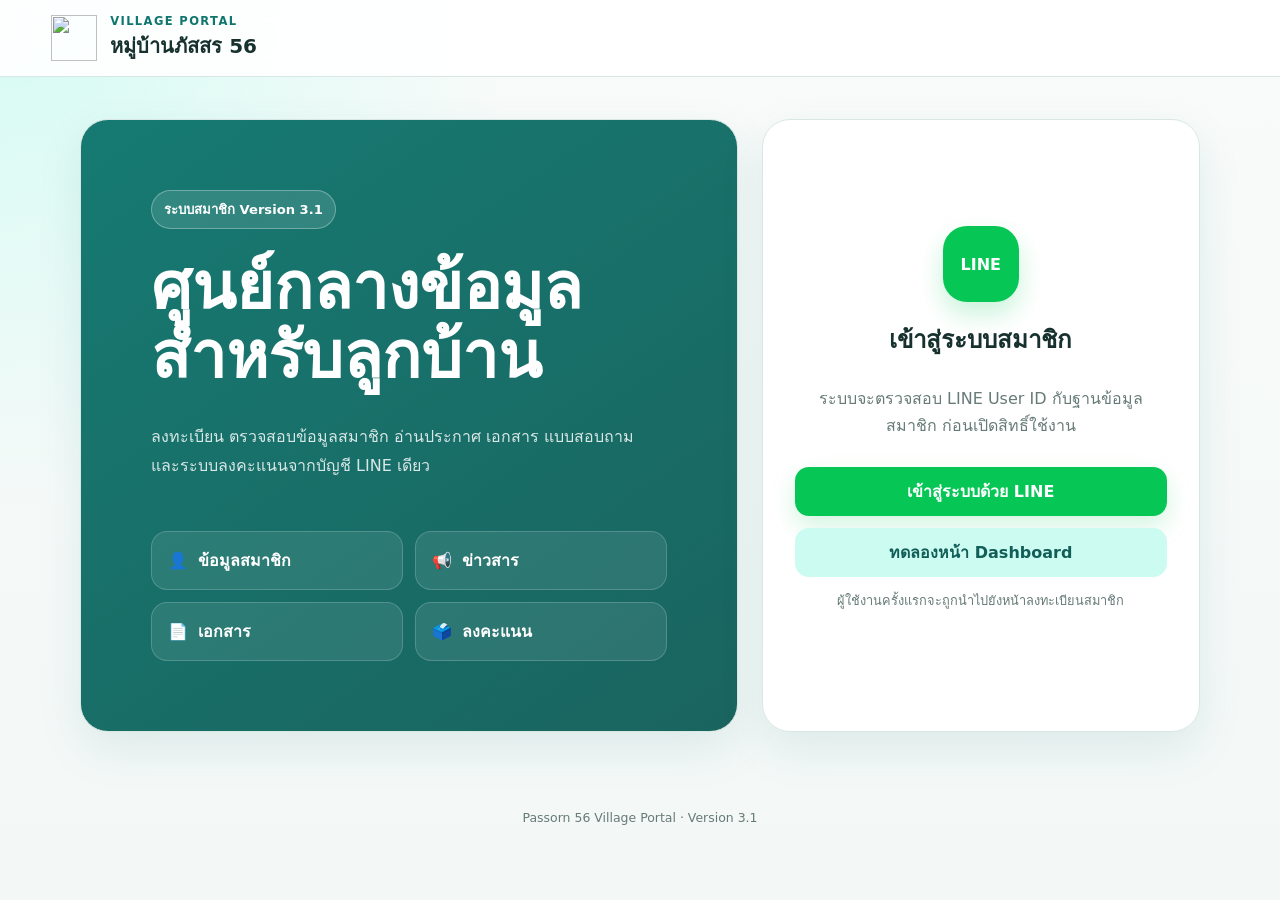
==== index.html @ fc560b66 "Embed LINE configuration in index" ====
<!doctype html>
<html lang="th">
<head>
  <meta charset="utf-8">

  <meta
    name="viewport"
    content="width=device-width, initial-scale=1, viewport-fit=cover"
  >

  <meta name="theme-color" content="#0f766e">

  <meta
    name="description"
    content="ระบบสมาชิกและศูนย์ข้อมูลหมู่บ้านภัสสร 56"
  >

  <title>หมู่บ้านภัสสร 56</title>

  <link
    rel="manifest"
    href="/manifest.webmanifest"
  >

  <link
    rel="icon"
    href="/assets/img/icon.svg"
    type="image/svg+xml"
  >

  <style>
    :root {
      --primary: #0f766e;
      --primary-dark: #115e59;
      --primary-soft: #ccfbf1;
      --line-green: #06c755;
      --surface: #ffffff;
      --background: #f3f8f7;
      --text: #17312e;
      --muted: #667a77;
      --border: #d9e7e4;
      --danger: #c0392b;
      --success: #087f5b;
      --shadow: 0 18px 45px rgba(15, 118, 110, 0.10);
    }

    * {
      box-sizing: border-box;
    }

    html {
      min-height: 100%;
      background: var(--background);
    }

    body {
      margin: 0;
      min-height: 100vh;
      font-family: system-ui, -apple-system, BlinkMacSystemFont, "Segoe UI",
        "Noto Sans Thai", Tahoma, sans-serif;
      color: var(--text);
      background:
        radial-gradient(circle at top left, rgba(204, 251, 241, .82), transparent 32rem),
        linear-gradient(180deg, #f8fbfa 0%, var(--background) 100%);
    }

    button,
    input,
    select,
    textarea {
      font: inherit;
    }

    button {
      cursor: pointer;
    }

    img {
      display: block;
      max-width: 100%;
    }

    .hidden {
      display: none !important;
    }

    .topbar {
      min-height: 76px;
      padding: 14px clamp(18px, 4vw, 54px);
      display: flex;
      align-items: center;
      justify-content: space-between;
      gap: 20px;
      position: sticky;
      top: 0;
      z-index: 20;
      border-bottom: 1px solid var(--border);
      background: rgba(255, 255, 255, .92);
      backdrop-filter: blur(14px);
    }

    .brand {
      display: flex;
      align-items: center;
      gap: 13px;
    }

    .brand-logo {
      width: 46px;
      height: 46px;
      flex: 0 0 auto;
    }

    .brand h1 {
      margin: 2px 0 0;
      font-size: clamp(1rem, 3vw, 1.25rem);
    }

    .eyebrow {
      margin: 0;
      color: var(--primary);
      font-size: .72rem;
      font-weight: 900;
      letter-spacing: .12em;
    }

    .page-shell {
      width: min(1120px, calc(100% - 32px));
      margin: 42px auto;
    }

    .button {
      min-height: 48px;
      padding: 12px 18px;
      border: 0;
      border-radius: 14px;
      font-weight: 800;
      transition: transform .18s ease, box-shadow .18s ease, background .18s ease;
    }

    .button:hover:not(:disabled) {
      transform: translateY(-1px);
    }

    .button:disabled {
      cursor: not-allowed;
      opacity: .65;
    }

    .button-primary {
      color: #fff;
      background: var(--line-green);
      box-shadow: 0 10px 24px rgba(6, 199, 85, .18);
    }

    .button-primary:hover:not(:disabled) {
      background: #05b94e;
    }

    .button-secondary {
      color: var(--primary-dark);
      background: var(--primary-soft);
    }

    .button-ghost {
      margin: 0;
      color: var(--primary-dark);
      background: transparent;
      border: 1px solid var(--border);
    }

    .login-layout {
      display: grid;
      grid-template-columns: minmax(0, 1.2fr) minmax(320px, .8fr);
      gap: 24px;
    }

    .hero-card,
    .login-card,
    .content-card,
    .welcome-panel {
      border: 1px solid var(--border);
      border-radius: 28px;
      background: rgba(255, 255, 255, .97);
      box-shadow: var(--shadow);
    }

    .hero-card {
      min-height: 500px;
      padding: clamp(30px, 6vw, 70px);
      display: flex;
      flex-direction: column;
      justify-content: center;
      color: #fff;
      background:
        linear-gradient(145deg, rgba(15, 118, 110, .97), rgba(17, 94, 89, .96));
    }

    .status-pill {
      width: fit-content;
      padding: 8px 12px;
      border: 1px solid rgba(255, 255, 255, .3);
      border-radius: 999px;
      background: rgba(255, 255, 255, .12);
      font-size: .82rem;
      font-weight: 800;
    }

    .hero-card h2 {
      margin: 24px 0 16px;
      max-width: 680px;
      font-size: clamp(2rem, 5vw, 4rem);
      line-height: 1.08;
    }

    .hero-card > p {
      max-width: 700px;
      color: rgba(255, 255, 255, .84);
      line-height: 1.8;
    }

    .feature-grid {
      margin-top: 34px;
      display: grid;
      grid-template-columns: repeat(2, minmax(0, 1fr));
      gap: 12px;
    }

    .feature-item {
      padding: 16px;
      display: flex;
      align-items: center;
      gap: 10px;
      border: 1px solid rgba(255, 255, 255, .18);
      border-radius: 16px;
      background: rgba(255, 255, 255, .09);
    }

    .login-card {
      padding: 32px;
      display: flex;
      flex-direction: column;
      justify-content: center;
      text-align: center;
    }

    .login-icon {
      width: 76px;
      height: 76px;
      margin: 0 auto 18px;
      display: grid;
      place-items: center;
      border-radius: 24px;
      color: #fff;
      background: var(--line-green);
      font-weight: 900;
      box-shadow: 0 12px 26px rgba(6, 199, 85, .22);
    }

    .login-card h2 {
      margin: 0 0 10px;
    }

    .login-card > p {
      color: var(--muted);
      line-height: 1.7;
    }

    .login-card .button {
      width: 100%;
      margin-top: 12px;
    }

    .small-note {
      font-size: .8rem;
    }

    /* Registration */
    #registrationView {
      width: 100%;
    }

    .registration-card {
      width: min(920px, 100%);
      margin: 0 auto;
      padding: clamp(24px, 4vw, 42px);
    }

    .section-heading {
      display: flex;
      align-items: flex-start;
      justify-content: space-between;
      gap: 24px;
    }

    .section-heading h2,
    .section-heading h3 {
      margin: 7px 0 8px;
    }

    .section-heading h2 {
      font-size: clamp(1.6rem, 4vw, 2.2rem);
    }

    .section-description {
      max-width: 620px;
      margin: 0;
      color: var(--muted);
      line-height: 1.7;
    }

    .member-badge {
      flex: 0 0 auto;
      padding: 11px 16px;
      border-radius: 999px;
      color: var(--primary-dark);
      background: var(--primary-soft);
      font-size: .75rem;
      font-weight: 900;
      letter-spacing: .08em;
    }

    .line-profile-box {
      margin: 26px 0 28px;
      padding: 18px 20px;
      display: flex;
      align-items: center;
      gap: 16px;
      border: 1px solid var(--border);
      border-radius: 20px;
      background:
        linear-gradient(135deg, rgba(204, 251, 241, .6), rgba(255, 255, 255, .96));
    }

    .line-profile-picture {
      width: 68px !important;
      height: 68px !important;
      min-width: 68px;
      max-width: 68px;
      object-fit: cover;
      border: 4px solid #fff;
      border-radius: 50%;
      box-shadow: 0 8px 22px rgba(15, 118, 110, .18);
    }

    .line-profile-box small,
    .line-profile-box strong {
      display: block;
    }

    .line-profile-box small {
      margin-bottom: 4px;
      color: var(--muted);
      font-size: .78rem;
    }

    .line-profile-box strong {
      font-size: 1.15rem;
    }

    #registrationForm {
      width: 100%;
    }

    .form-grid {
      display: grid;
      grid-template-columns: repeat(2, minmax(0, 1fr));
      gap: 20px;
    }

    .form-field {
      min-width: 0;
    }

    .form-field label {
      display: block;
      margin-bottom: 8px;
      font-size: .92rem;
      font-weight: 800;
    }

    .form-field label span {
      color: var(--danger);
    }

    .form-field input,
    .form-field select {
      width: 100%;
      min-height: 50px;
      padding: 12px 14px;
      border: 1px solid var(--border);
      border-radius: 14px;
      outline: none;
      color: var(--text);
      background: #fff;
      transition: border-color .18s ease, box-shadow .18s ease;
    }

    .form-field input::placeholder {
      color: #9aa9a6;
    }

    .form-field input:focus,
    .form-field select:focus {
      border-color: var(--primary);
      box-shadow: 0 0 0 4px rgba(15, 118, 110, .1);
    }

    .input-with-button {
      display: grid;
      grid-template-columns: minmax(0, 1fr) auto;
      gap: 10px;
    }

    .compact-button {
      min-width: 112px;
      min-height: 50px;
      margin: 0;
      white-space: nowrap;
    }

    .field-message {
      display: block;
      min-height: 20px;
      margin-top: 7px;
      color: var(--muted);
      font-size: .82rem;
    }

    .field-message.success {
      color: var(--success);
      font-weight: 700;
    }

    .field-message.error {
      color: var(--danger);
      font-weight: 700;
    }

    .consent-box {
      margin-top: 26px;
      padding: 20px;
      border: 1px solid var(--border);
      border-radius: 18px;
      background: #f7fbfa;
    }

    .check-row {
      display: grid;
      grid-template-columns: 22px minmax(0, 1fr);
      gap: 12px;
      align-items: flex-start;
      font-size: .9rem;
      line-height: 1.7;
      cursor: pointer;
    }

    .check-row + .check-row {
      margin-top: 16px;
    }

    .check-row input[type="checkbox"] {
      width: 18px;
      height: 18px;
      margin: 4px 0 0;
      accent-color: var(--primary);
    }

    .form-actions {
      margin-top: 26px;
      display: flex;
      align-items: center;
      justify-content: flex-end;
      gap: 12px;
    }

    .form-actions .button {
      min-width: 170px;
      margin: 0;
    }

    #submitRegistrationButton {
      color: #fff;
      background: var(--primary);
    }

    #submitRegistrationButton:hover:not(:disabled) {
      background: var(--primary-dark);
    }

    /* Dashboard */
    .welcome-panel {
      padding: 28px;
      display: flex;
      align-items: center;
      justify-content: space-between;
      gap: 24px;
    }

    .welcome-panel h2 {
      margin: 6px 0;
      font-size: clamp(1.5rem, 4vw, 2.4rem);
    }

    .welcome-panel p:last-child {
      margin: 0;
      color: var(--muted);
    }

    .menu-grid {
      margin: 24px 0;
      display: grid;
      grid-template-columns: repeat(3, minmax(0, 1fr));
      gap: 16px;
    }

    .menu-card {
      min-height: 140px;
      padding: 22px;
      display: flex;
      align-items: flex-start;
      gap: 16px;
      border: 1px solid var(--border);
      border-radius: 20px;
      color: var(--text);
      background: #fff;
      text-align: left;
      box-shadow: 0 8px 26px rgba(23, 49, 46, .05);
      transition: transform .18s ease, border-color .18s ease, box-shadow .18s ease;
    }

    .menu-card:hover {
      transform: translateY(-3px);
      border-color: #9bd8cf;
      box-shadow: var(--shadow);
    }

    .menu-icon {
      font-size: 1.8rem;
    }

    .menu-card strong,
    .menu-card small {
      display: block;
    }

    .menu-card small {
      margin-top: 8px;
      color: var(--muted);
      line-height: 1.5;
    }

    .content-card {
      padding: 28px;
    }

    .timeline {
      margin-top: 22px;
    }

    .timeline-item {
      display: grid;
      grid-template-columns: 18px 1fr;
      gap: 14px;
      padding: 0 0 24px;
    }

    .timeline-item > span {
      width: 13px;
      height: 13px;
      margin-top: 4px;
      border-radius: 50%;
      background: #c8d7d4;
      box-shadow: 0 0 0 5px #eef4f2;
    }

    .timeline-item.done > span {
      background: var(--primary);
    }

    .timeline-item p {
      margin: 6px 0 0;
      color: var(--muted);
    }

    .toast {
      position: fixed;
      left: 50%;
      bottom: 24px;
      z-index: 50;
      max-width: calc(100% - 32px);
      padding: 12px 18px;
      border-radius: 12px;
      color: #fff;
      background: #16312e;
      opacity: 0;
      pointer-events: none;
      transform: translate(-50%, 18px);
      transition: .2s ease;
      box-shadow: 0 10px 30px rgba(0, 0, 0, .16);
    }

    .toast.show {
      opacity: 1;
      transform: translate(-50%, 0);
    }

    footer {
      padding: 24px;
      color: var(--muted);
      text-align: center;
      font-size: .78rem;
    }

    @media (max-width: 850px) {
      .login-layout {
        grid-template-columns: 1fr;
      }

      .hero-card {
        min-height: auto;
      }

      .menu-grid {
        grid-template-columns: repeat(2, minmax(0, 1fr));
      }
    }

    @media (max-width: 760px) {
      .section-heading {
        flex-direction: column;
      }

      .form-grid {
        grid-template-columns: 1fr;
      }

      .registration-card .member-badge {
        align-self: flex-start;
      }
    }

    @media (max-width: 560px) {
      .page-shell {
        width: min(100% - 22px, 1120px);
        margin: 20px auto;
      }

      .topbar {
        padding: 12px 14px;
      }

      .brand-logo {
        width: 40px;
        height: 40px;
      }

      .hero-card,
      .login-card,
      .content-card,
      .welcome-panel {
        border-radius: 22px;
      }

      .hero-card,
      .login-card,
      .registration-card {
        padding: 24px 18px;
      }

      .feature-grid,
      .menu-grid {
        grid-template-columns: 1fr;
      }

      .welcome-panel {
        align-items: flex-start;
        flex-direction: column;
      }

      .line-profile-picture {
        width: 58px !important;
        height: 58px !important;
        min-width: 58px;
        max-width: 58px;
      }

      .input-with-button {
        grid-template-columns: 1fr;
      }

      .compact-button {
        width: 100%;
      }

      .form-actions {
        flex-direction: column-reverse;
      }

      .form-actions .button {
        width: 100%;
      }

      .consent-box {
        padding: 17px;
      }
    }
  </style>

</head>

<body>

  <div id="app">

    <header class="topbar">

      <div class="brand">

        <img
          src="/assets/img/icon.svg"
          alt=""
          class="brand-logo"
        >

        <div>
          <p class="eyebrow">
            VILLAGE PORTAL
          </p>

          <h1>
            หมู่บ้านภัสสร 56
          </h1>
        </div>

      </div>

      <button
        id="logoutButton"
        class="button button-ghost hidden"
        type="button"
      >
        ออกจากระบบ
      </button>

    </header>


    <main class="page-shell">

      <!-- =========================
           LOGIN VIEW
      ========================== -->

      <section
        id="loginView"
        class="login-layout"
      >

        <div class="hero-card">

          <span class="status-pill">
            ระบบสมาชิก Version 3.1
          </span>

          <h2>
            ศูนย์กลางข้อมูลสำหรับลูกบ้าน
          </h2>

          <p>
            ลงทะเบียน ตรวจสอบข้อมูลสมาชิก อ่านประกาศ เอกสาร
            แบบสอบถาม และระบบลงคะแนนจากบัญชี LINE เดียว
          </p>

          <div class="feature-grid">

            <article class="feature-item">
              <span>👤</span>
              <strong>ข้อมูลสมาชิก</strong>
            </article>

            <article class="feature-item">
              <span>📢</span>
              <strong>ข่าวสาร</strong>
            </article>

            <article class="feature-item">
              <span>📄</span>
              <strong>เอกสาร</strong>
            </article>

            <article class="feature-item">
              <span>🗳️</span>
              <strong>ลงคะแนน</strong>
            </article>

          </div>

        </div>


        <div class="login-card">

          <div class="login-icon">
            LINE
          </div>

          <h2>
            เข้าสู่ระบบสมาชิก
          </h2>

          <p>
            ระบบจะตรวจสอบ LINE User ID กับฐานข้อมูลสมาชิก
            ก่อนเปิดสิทธิ์ใช้งาน
          </p>

          <button
            id="lineLoginButton"
            class="button button-primary"
            type="button"
          >
            เข้าสู่ระบบด้วย LINE
          </button>

          <button
            id="demoLoginButton"
            class="button button-secondary"
            type="button"
          >
            ทดลองหน้า Dashboard
          </button>

          <p class="small-note">
            ผู้ใช้งานครั้งแรกจะถูกนำไปยังหน้าลงทะเบียนสมาชิก
          </p>

        </div>

      </section>


      <!-- =========================
           REGISTRATION VIEW
      ========================== -->

      <section
        id="registrationView"
        class="hidden"
      >

        <div class="content-card registration-card">

          <div class="section-heading">

            <div>

              <p class="eyebrow">
                MEMBER REGISTRATION
              </p>

              <h2>
                ลงทะเบียนตัวแทนบ้าน
              </h2>

              <p class="section-description">
                บัญชี LINE นี้ยังไม่มีข้อมูลสมาชิก
                กรุณากรอกข้อมูลเพื่อยืนยันสิทธิ์
              </p>

            </div>

            <div class="member-badge">
              NEW MEMBER
            </div>

          </div>


          <div class="line-profile-box">

            <img
              id="registerLinePicture"
              class="line-profile-picture hidden"
              alt="LINE Profile"
            >

            <div>

              <small>
                บัญชี LINE
              </small>

              <strong id="registerLineName">
                ผู้ใช้งาน LINE
              </strong>

            </div>

          </div>


          <form
            id="registrationForm"
            novalidate
          >

            <div class="form-grid">


              <div class="form-field">

                <label for="houseNumber">
                  บ้านเลขที่
                  <span>*</span>
                </label>

                <div class="input-with-button">

                  <input
                    id="houseNumber"
                    name="houseNumber"
                    type="text"
                    inputmode="numeric"
                    maxlength="3"
                    placeholder="1-364"
                    autocomplete="off"
                    required
                  >

                  <button
                    id="checkHouseButton"
                    class="button button-secondary compact-button"
                    type="button"
                  >
                    ตรวจสอบ
                  </button>

                </div>

                <small
                  id="houseCheckMessage"
                  class="field-message"
                ></small>

              </div>


              <div class="form-field">

                <label for="fullName">
                  ชื่อ-นามสกุล
                  <span>*</span>
                </label>

                <input
                  id="fullName"
                  name="fullName"
                  type="text"
                  maxlength="150"
                  required
                >

              </div>


              <div class="form-field">

                <label for="phone">
                  เบอร์โทรศัพท์
                  <span>*</span>
                </label>

                <input
                  id="phone"
                  name="phone"
                  type="tel"
                  inputmode="numeric"
                  maxlength="10"
                  placeholder="0812345678"
                  autocomplete="tel"
                  required
                >

              </div>


              <div class="form-field">

                <label for="representativeStatus">
                  สถานะผู้ลงทะเบียน
                  <span>*</span>
                </label>

                <select
                  id="representativeStatus"
                  name="representativeStatus"
                  required
                >

                  <option value="">
                    กรุณาเลือก
                  </option>

                  <option value="เจ้าของบ้าน">
                    เจ้าของบ้าน
                  </option>

                  <option value="ผู้อยู่อาศัยที่ได้รับมอบหมาย">
                    ผู้อยู่อาศัยที่ได้รับมอบหมาย
                  </option>

                  <option value="ผู้แทนเจ้าของบ้าน">
                    ผู้แทนเจ้าของบ้าน
                  </option>

                </select>

              </div>


              <div class="form-field">

                <label for="lineId">
                  LINE ID
                </label>

                <input
                  id="lineId"
                  name="lineId"
                  type="text"
                  maxlength="100"
                  autocomplete="off"
                >

              </div>


              <div class="form-field">

                <label for="email">
                  อีเมล
                </label>

                <input
                  id="email"
                  name="email"
                  type="email"
                  maxlength="150"
                  autocomplete="email"
                >

              </div>

            </div>


            <div class="consent-box">

              <label class="check-row">

                <input
                  id="pdpaConsent"
                  name="pdpaConsent"
                  type="checkbox"
                >

                <span>
                  ข้าพเจ้ายินยอมให้คณะทำงานจัดเก็บและใช้ข้อมูล
                  เพื่อการบริหารสมาชิก การติดต่อสื่อสาร
                  การตรวจสอบสิทธิ์ และการดำเนินงานของหมู่บ้าน
                </span>

              </label>


              <label class="check-row">

                <input
                  id="certification"
                  name="certification"
                  type="checkbox"
                >

                <span>
                  ข้าพเจ้ารับรองว่าเป็นเจ้าของบ้าน
                  หรือได้รับมอบหมายจากเจ้าของบ้านเลขที่ดังกล่าว
                  และข้อมูลที่ให้ไว้เป็นความจริง
                </span>

              </label>

            </div>


            <div class="form-actions">

              <button
                id="cancelRegistrationButton"
                class="button button-ghost"
                type="button"
              >
                ออกจากระบบ
              </button>

              <button
                id="submitRegistrationButton"
                class="button button-primary"
                type="submit"
              >
                ยืนยันการลงทะเบียน
              </button>

            </div>

          </form>

        </div>

      </section>


      <!-- =========================
           DASHBOARD VIEW
      ========================== -->

      <section
        id="dashboardView"
        class="hidden"
      >

        <div class="welcome-panel">

          <div>

            <p class="eyebrow">
              ยินดีต้อนรับ
            </p>

            <h2 id="memberName">
              สมาชิกหมู่บ้าน
            </h2>

            <p id="memberMeta">
              บ้านเลขที่ — · สถานะสมาชิก
            </p>

          </div>

          <div
            id="memberRoleBadge"
            class="member-badge"
          >
            MEMBER
          </div>

        </div>


        <div class="menu-grid">

          <button
            class="menu-card"
            data-module="profile"
            type="button"
          >

            <span class="menu-icon">
              👤
            </span>

            <span>

              <strong>
                ข้อมูลของฉัน
              </strong>

              <small>
                ดูและแก้ไขข้อมูลส่วนตัว
              </small>

            </span>

          </button>


          <button
            class="menu-card"
            data-module="announcements"
            type="button"
          >

            <span class="menu-icon">
              📢
            </span>

            <span>

              <strong>
                ข่าวสารและประกาศ
              </strong>

              <small>
                ติดตามข้อมูลจากคณะทำงาน
              </small>

            </span>

          </button>


          <button
            class="menu-card"
            data-module="documents"
            type="button"
          >

            <span class="menu-icon">
              📄
            </span>

            <span>

              <strong>
                เอกสารหมู่บ้าน
              </strong>

              <small>
                เอกสาร Public และ Member
              </small>

            </span>

          </button>


          <button
            class="menu-card"
            data-module="vote"
            type="button"
          >

            <span class="menu-icon">
              🗳️
            </span>

            <span>

              <strong>
                ระบบลงคะแนน
              </strong>

              <small>
                ตรวจสิทธิ์และป้องกันลงคะแนนซ้ำ
              </small>

            </span>

          </button>


          <button
            class="menu-card"
            data-module="survey"
            type="button"
          >

            <span class="menu-icon">
              📋
            </span>

            <span>

              <strong>
                แบบสอบถาม
              </strong>

              <small>
                ตอบแบบสอบถามตามสิทธิ์สมาชิก
              </small>

            </span>

          </button>


          <button
            class="menu-card"
            data-module="maintenance"
            type="button"
          >

            <span class="menu-icon">
              🔧
            </span>

            <span>

              <strong>
                แจ้งปัญหา
              </strong>

              <small>
                แนบรายละเอียดและรูปภาพ
              </small>

            </span>

          </button>

        </div>


        <section class="content-card">

          <div class="section-heading">

            <div>

              <p class="eyebrow">
                LATEST UPDATE
              </p>

              <h3>
                สถานะระบบ
              </h3>

            </div>

          </div>


          <div class="timeline">

            <div class="timeline-item done">

              <span></span>

              <div>

                <strong>
                  Cloudflare Pages Frontend
                </strong>

                <p>
                  พร้อมใช้งาน
                </p>

              </div>

            </div>


            <div class="timeline-item done">

              <span></span>

              <div>

                <strong>
                  LINE Login
                </strong>

                <p>
                  เชื่อมต่อเรียบร้อย
                </p>

              </div>

            </div>


            <div class="timeline-item done">

              <span></span>

              <div>

                <strong>
                  Apps Script API
                </strong>

                <p>
                  เชื่อมกับฐานข้อมูลสมาชิกแล้ว
                </p>

              </div>

            </div>

          </div>

        </section>

      </section>

    </main>


    <div
      id="toast"
      class="toast"
      role="status"
      aria-live="polite"
    ></div>


    <footer>

      <p>
        Passorn 56 Village Portal · Version 3.1
      </p>

    </footer>

  </div>


 <script>
  window.APP_CONFIG = {
    appName: "Passorn 56 Village Portal",

    // เรียกผ่าน Cloudflare Pages Function
    apiBaseUrl: "/api/line-login",

    line: {
      channelId: "2010691661",
      callbackUrl: "https://passorn56-village-portal.pages.dev/"
    },

    demoMode: true
  };
</script>

<script src="/assets/js/app.js?v=3.1.3"></script>

</body>
</html>
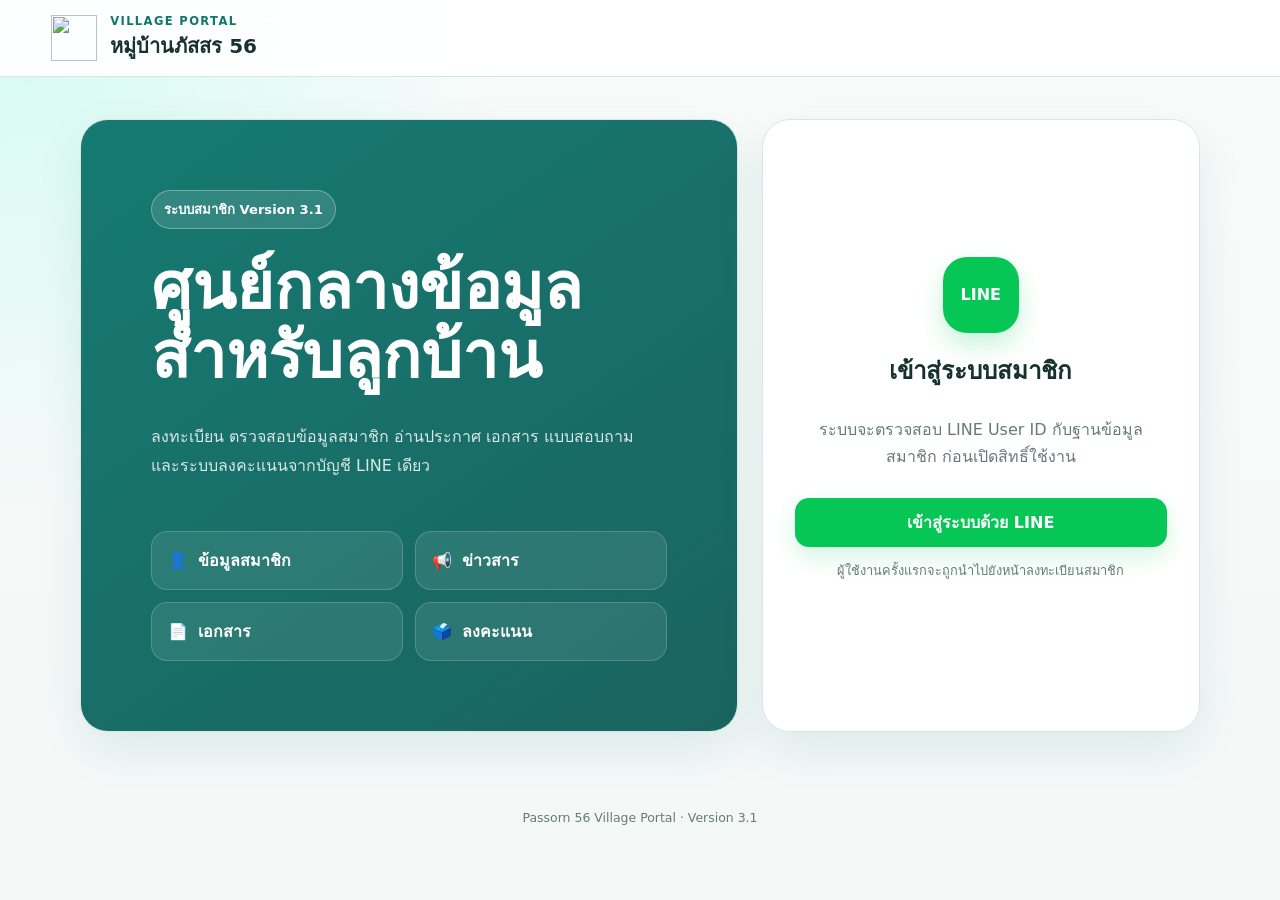
==== commit a556336f: "Update index.html" ====
--- a/index.html
+++ b/index.html
@@ -822,13 +822,13 @@
             เข้าสู่ระบบด้วย LINE
           </button>
 
-          <button
+          <!-- <button
             id="demoLoginButton"
             class="button button-secondary"
             type="button"
           >
             ทดลองหน้า Dashboard
-          </button>
+          </button> -->
 
           <p class="small-note">
             ผู้ใช้งานครั้งแรกจะถูกนำไปยังหน้าลงทะเบียนสมาชิก
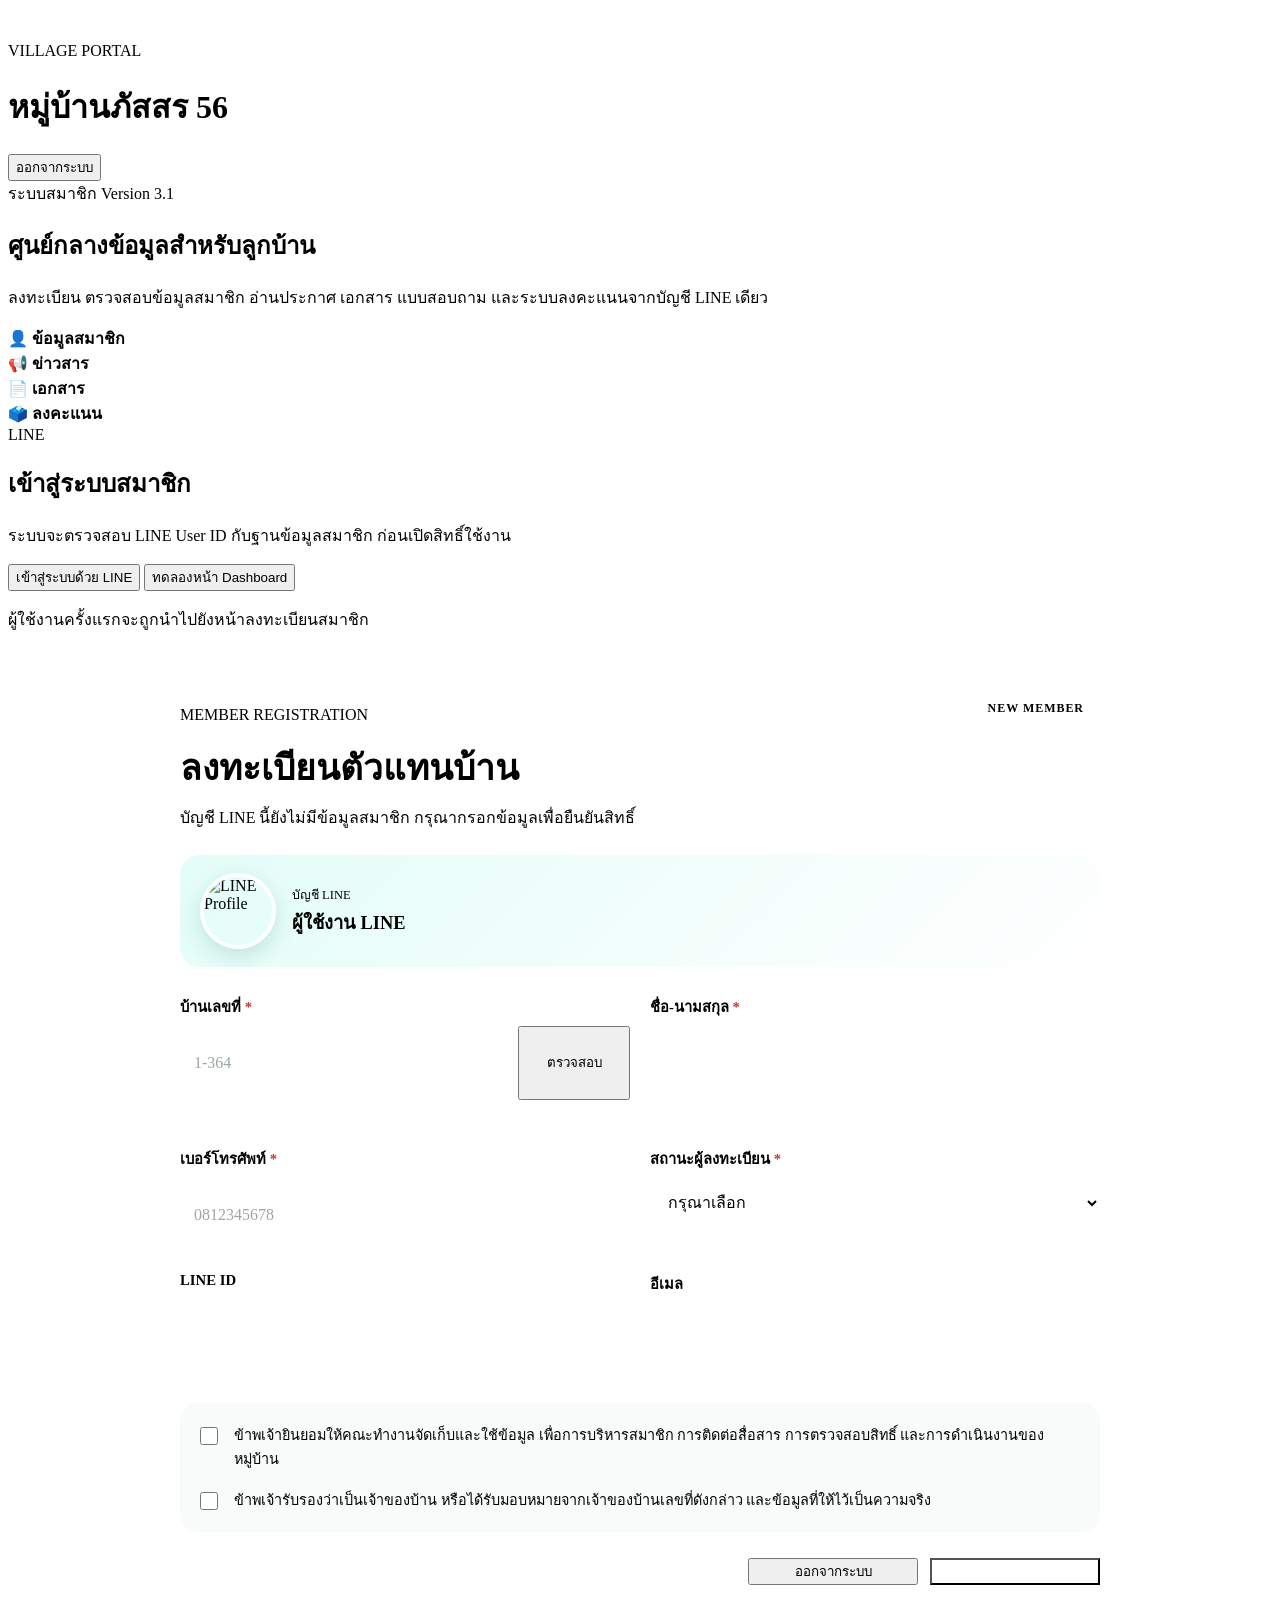
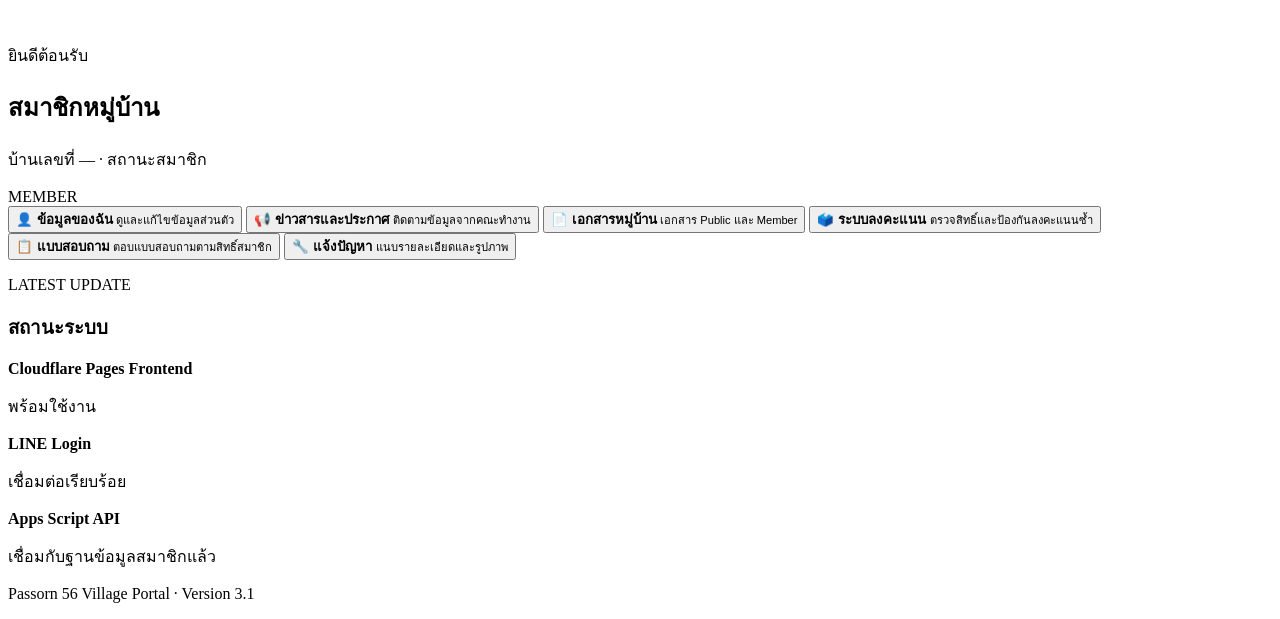
==== commit 642b2e30: "Add LIFF mobile login" ====
--- a/index.html
+++ b/index.html
@@ -28,685 +28,10 @@
     type="image/svg+xml"
   >
 
-  <style>
-    :root {
-      --primary: #0f766e;
-      --primary-dark: #115e59;
-      --primary-soft: #ccfbf1;
-      --line-green: #06c755;
-      --surface: #ffffff;
-      --background: #f3f8f7;
-      --text: #17312e;
-      --muted: #667a77;
-      --border: #d9e7e4;
-      --danger: #c0392b;
-      --success: #087f5b;
-      --shadow: 0 18px 45px rgba(15, 118, 110, 0.10);
-    }
-
-    * {
-      box-sizing: border-box;
-    }
-
-    html {
-      min-height: 100%;
-      background: var(--background);
-    }
-
-    body {
-      margin: 0;
-      min-height: 100vh;
-      font-family: system-ui, -apple-system, BlinkMacSystemFont, "Segoe UI",
-        "Noto Sans Thai", Tahoma, sans-serif;
-      color: var(--text);
-      background:
-        radial-gradient(circle at top left, rgba(204, 251, 241, .82), transparent 32rem),
-        linear-gradient(180deg, #f8fbfa 0%, var(--background) 100%);
-    }
-
-    button,
-    input,
-    select,
-    textarea {
-      font: inherit;
-    }
-
-    button {
-      cursor: pointer;
-    }
-
-    img {
-      display: block;
-      max-width: 100%;
-    }
-
-    .hidden {
-      display: none !important;
-    }
-
-    .topbar {
-      min-height: 76px;
-      padding: 14px clamp(18px, 4vw, 54px);
-      display: flex;
-      align-items: center;
-      justify-content: space-between;
-      gap: 20px;
-      position: sticky;
-      top: 0;
-      z-index: 20;
-      border-bottom: 1px solid var(--border);
-      background: rgba(255, 255, 255, .92);
-      backdrop-filter: blur(14px);
-    }
-
-    .brand {
-      display: flex;
-      align-items: center;
-      gap: 13px;
-    }
-
-    .brand-logo {
-      width: 46px;
-      height: 46px;
-      flex: 0 0 auto;
-    }
-
-    .brand h1 {
-      margin: 2px 0 0;
-      font-size: clamp(1rem, 3vw, 1.25rem);
-    }
-
-    .eyebrow {
-      margin: 0;
-      color: var(--primary);
-      font-size: .72rem;
-      font-weight: 900;
-      letter-spacing: .12em;
-    }
-
-    .page-shell {
-      width: min(1120px, calc(100% - 32px));
-      margin: 42px auto;
-    }
-
-    .button {
-      min-height: 48px;
-      padding: 12px 18px;
-      border: 0;
-      border-radius: 14px;
-      font-weight: 800;
-      transition: transform .18s ease, box-shadow .18s ease, background .18s ease;
-    }
-
-    .button:hover:not(:disabled) {
-      transform: translateY(-1px);
-    }
-
-    .button:disabled {
-      cursor: not-allowed;
-      opacity: .65;
-    }
-
-    .button-primary {
-      color: #fff;
-      background: var(--line-green);
-      box-shadow: 0 10px 24px rgba(6, 199, 85, .18);
-    }
-
-    .button-primary:hover:not(:disabled) {
-      background: #05b94e;
-    }
-
-    .button-secondary {
-      color: var(--primary-dark);
-      background: var(--primary-soft);
-    }
-
-    .button-ghost {
-      margin: 0;
-      color: var(--primary-dark);
-      background: transparent;
-      border: 1px solid var(--border);
-    }
-
-    .login-layout {
-      display: grid;
-      grid-template-columns: minmax(0, 1.2fr) minmax(320px, .8fr);
-      gap: 24px;
-    }
-
-    .hero-card,
-    .login-card,
-    .content-card,
-    .welcome-panel {
-      border: 1px solid var(--border);
-      border-radius: 28px;
-      background: rgba(255, 255, 255, .97);
-      box-shadow: var(--shadow);
-    }
-
-    .hero-card {
-      min-height: 500px;
-      padding: clamp(30px, 6vw, 70px);
-      display: flex;
-      flex-direction: column;
-      justify-content: center;
-      color: #fff;
-      background:
-        linear-gradient(145deg, rgba(15, 118, 110, .97), rgba(17, 94, 89, .96));
-    }
-
-    .status-pill {
-      width: fit-content;
-      padding: 8px 12px;
-      border: 1px solid rgba(255, 255, 255, .3);
-      border-radius: 999px;
-      background: rgba(255, 255, 255, .12);
-      font-size: .82rem;
-      font-weight: 800;
-    }
-
-    .hero-card h2 {
-      margin: 24px 0 16px;
-      max-width: 680px;
-      font-size: clamp(2rem, 5vw, 4rem);
-      line-height: 1.08;
-    }
-
-    .hero-card > p {
-      max-width: 700px;
-      color: rgba(255, 255, 255, .84);
-      line-height: 1.8;
-    }
-
-    .feature-grid {
-      margin-top: 34px;
-      display: grid;
-      grid-template-columns: repeat(2, minmax(0, 1fr));
-      gap: 12px;
-    }
-
-    .feature-item {
-      padding: 16px;
-      display: flex;
-      align-items: center;
-      gap: 10px;
-      border: 1px solid rgba(255, 255, 255, .18);
-      border-radius: 16px;
-      background: rgba(255, 255, 255, .09);
-    }
-
-    .login-card {
-      padding: 32px;
-      display: flex;
-      flex-direction: column;
-      justify-content: center;
-      text-align: center;
-    }
-
-    .login-icon {
-      width: 76px;
-      height: 76px;
-      margin: 0 auto 18px;
-      display: grid;
-      place-items: center;
-      border-radius: 24px;
-      color: #fff;
-      background: var(--line-green);
-      font-weight: 900;
-      box-shadow: 0 12px 26px rgba(6, 199, 85, .22);
-    }
-
-    .login-card h2 {
-      margin: 0 0 10px;
-    }
-
-    .login-card > p {
-      color: var(--muted);
-      line-height: 1.7;
-    }
-
-    .login-card .button {
-      width: 100%;
-      margin-top: 12px;
-    }
-
-    .small-note {
-      font-size: .8rem;
-    }
-
-    /* Registration */
-    #registrationView {
-      width: 100%;
-    }
-
-    .registration-card {
-      width: min(920px, 100%);
-      margin: 0 auto;
-      padding: clamp(24px, 4vw, 42px);
-    }
-
-    .section-heading {
-      display: flex;
-      align-items: flex-start;
-      justify-content: space-between;
-      gap: 24px;
-    }
-
-    .section-heading h2,
-    .section-heading h3 {
-      margin: 7px 0 8px;
-    }
-
-    .section-heading h2 {
-      font-size: clamp(1.6rem, 4vw, 2.2rem);
-    }
-
-    .section-description {
-      max-width: 620px;
-      margin: 0;
-      color: var(--muted);
-      line-height: 1.7;
-    }
-
-    .member-badge {
-      flex: 0 0 auto;
-      padding: 11px 16px;
-      border-radius: 999px;
-      color: var(--primary-dark);
-      background: var(--primary-soft);
-      font-size: .75rem;
-      font-weight: 900;
-      letter-spacing: .08em;
-    }
-
-    .line-profile-box {
-      margin: 26px 0 28px;
-      padding: 18px 20px;
-      display: flex;
-      align-items: center;
-      gap: 16px;
-      border: 1px solid var(--border);
-      border-radius: 20px;
-      background:
-        linear-gradient(135deg, rgba(204, 251, 241, .6), rgba(255, 255, 255, .96));
-    }
-
-    .line-profile-picture {
-      width: 68px !important;
-      height: 68px !important;
-      min-width: 68px;
-      max-width: 68px;
-      object-fit: cover;
-      border: 4px solid #fff;
-      border-radius: 50%;
-      box-shadow: 0 8px 22px rgba(15, 118, 110, .18);
-    }
-
-    .line-profile-box small,
-    .line-profile-box strong {
-      display: block;
-    }
-
-    .line-profile-box small {
-      margin-bottom: 4px;
-      color: var(--muted);
-      font-size: .78rem;
-    }
-
-    .line-profile-box strong {
-      font-size: 1.15rem;
-    }
-
-    #registrationForm {
-      width: 100%;
-    }
-
-    .form-grid {
-      display: grid;
-      grid-template-columns: repeat(2, minmax(0, 1fr));
-      gap: 20px;
-    }
-
-    .form-field {
-      min-width: 0;
-    }
-
-    .form-field label {
-      display: block;
-      margin-bottom: 8px;
-      font-size: .92rem;
-      font-weight: 800;
-    }
-
-    .form-field label span {
-      color: var(--danger);
-    }
-
-    .form-field input,
-    .form-field select {
-      width: 100%;
-      min-height: 50px;
-      padding: 12px 14px;
-      border: 1px solid var(--border);
-      border-radius: 14px;
-      outline: none;
-      color: var(--text);
-      background: #fff;
-      transition: border-color .18s ease, box-shadow .18s ease;
-    }
-
-    .form-field input::placeholder {
-      color: #9aa9a6;
-    }
-
-    .form-field input:focus,
-    .form-field select:focus {
-      border-color: var(--primary);
-      box-shadow: 0 0 0 4px rgba(15, 118, 110, .1);
-    }
-
-    .input-with-button {
-      display: grid;
-      grid-template-columns: minmax(0, 1fr) auto;
-      gap: 10px;
-    }
-
-    .compact-button {
-      min-width: 112px;
-      min-height: 50px;
-      margin: 0;
-      white-space: nowrap;
-    }
-
-    .field-message {
-      display: block;
-      min-height: 20px;
-      margin-top: 7px;
-      color: var(--muted);
-      font-size: .82rem;
-    }
-
-    .field-message.success {
-      color: var(--success);
-      font-weight: 700;
-    }
-
-    .field-message.error {
-      color: var(--danger);
-      font-weight: 700;
-    }
-
-    .consent-box {
-      margin-top: 26px;
-      padding: 20px;
-      border: 1px solid var(--border);
-      border-radius: 18px;
-      background: #f7fbfa;
-    }
-
-    .check-row {
-      display: grid;
-      grid-template-columns: 22px minmax(0, 1fr);
-      gap: 12px;
-      align-items: flex-start;
-      font-size: .9rem;
-      line-height: 1.7;
-      cursor: pointer;
-    }
-
-    .check-row + .check-row {
-      margin-top: 16px;
-    }
-
-    .check-row input[type="checkbox"] {
-      width: 18px;
-      height: 18px;
-      margin: 4px 0 0;
-      accent-color: var(--primary);
-    }
-
-    .form-actions {
-      margin-top: 26px;
-      display: flex;
-      align-items: center;
-      justify-content: flex-end;
-      gap: 12px;
-    }
-
-    .form-actions .button {
-      min-width: 170px;
-      margin: 0;
-    }
-
-    #submitRegistrationButton {
-      color: #fff;
-      background: var(--primary);
-    }
-
-    #submitRegistrationButton:hover:not(:disabled) {
-      background: var(--primary-dark);
-    }
-
-    /* Dashboard */
-    .welcome-panel {
-      padding: 28px;
-      display: flex;
-      align-items: center;
-      justify-content: space-between;
-      gap: 24px;
-    }
-
-    .welcome-panel h2 {
-      margin: 6px 0;
-      font-size: clamp(1.5rem, 4vw, 2.4rem);
-    }
-
-    .welcome-panel p:last-child {
-      margin: 0;
-      color: var(--muted);
-    }
-
-    .menu-grid {
-      margin: 24px 0;
-      display: grid;
-      grid-template-columns: repeat(3, minmax(0, 1fr));
-      gap: 16px;
-    }
-
-    .menu-card {
-      min-height: 140px;
-      padding: 22px;
-      display: flex;
-      align-items: flex-start;
-      gap: 16px;
-      border: 1px solid var(--border);
-      border-radius: 20px;
-      color: var(--text);
-      background: #fff;
-      text-align: left;
-      box-shadow: 0 8px 26px rgba(23, 49, 46, .05);
-      transition: transform .18s ease, border-color .18s ease, box-shadow .18s ease;
-    }
-
-    .menu-card:hover {
-      transform: translateY(-3px);
-      border-color: #9bd8cf;
-      box-shadow: var(--shadow);
-    }
-
-    .menu-icon {
-      font-size: 1.8rem;
-    }
-
-    .menu-card strong,
-    .menu-card small {
-      display: block;
-    }
-
-    .menu-card small {
-      margin-top: 8px;
-      color: var(--muted);
-      line-height: 1.5;
-    }
-
-    .content-card {
-      padding: 28px;
-    }
-
-    .timeline {
-      margin-top: 22px;
-    }
-
-    .timeline-item {
-      display: grid;
-      grid-template-columns: 18px 1fr;
-      gap: 14px;
-      padding: 0 0 24px;
-    }
-
-    .timeline-item > span {
-      width: 13px;
-      height: 13px;
-      margin-top: 4px;
-      border-radius: 50%;
-      background: #c8d7d4;
-      box-shadow: 0 0 0 5px #eef4f2;
-    }
-
-    .timeline-item.done > span {
-      background: var(--primary);
-    }
-
-    .timeline-item p {
-      margin: 6px 0 0;
-      color: var(--muted);
-    }
-
-    .toast {
-      position: fixed;
-      left: 50%;
-      bottom: 24px;
-      z-index: 50;
-      max-width: calc(100% - 32px);
-      padding: 12px 18px;
-      border-radius: 12px;
-      color: #fff;
-      background: #16312e;
-      opacity: 0;
-      pointer-events: none;
-      transform: translate(-50%, 18px);
-      transition: .2s ease;
-      box-shadow: 0 10px 30px rgba(0, 0, 0, .16);
-    }
-
-    .toast.show {
-      opacity: 1;
-      transform: translate(-50%, 0);
-    }
-
-    footer {
-      padding: 24px;
-      color: var(--muted);
-      text-align: center;
-      font-size: .78rem;
-    }
-
-    @media (max-width: 850px) {
-      .login-layout {
-        grid-template-columns: 1fr;
-      }
-
-      .hero-card {
-        min-height: auto;
-      }
-
-      .menu-grid {
-        grid-template-columns: repeat(2, minmax(0, 1fr));
-      }
-    }
-
-    @media (max-width: 760px) {
-      .section-heading {
-        flex-direction: column;
-      }
-
-      .form-grid {
-        grid-template-columns: 1fr;
-      }
-
-      .registration-card .member-badge {
-        align-self: flex-start;
-      }
-    }
-
-    @media (max-width: 560px) {
-      .page-shell {
-        width: min(100% - 22px, 1120px);
-        margin: 20px auto;
-      }
-
-      .topbar {
-        padding: 12px 14px;
-      }
-
-      .brand-logo {
-        width: 40px;
-        height: 40px;
-      }
-
-      .hero-card,
-      .login-card,
-      .content-card,
-      .welcome-panel {
-        border-radius: 22px;
-      }
-
-      .hero-card,
-      .login-card,
-      .registration-card {
-        padding: 24px 18px;
-      }
-
-      .feature-grid,
-      .menu-grid {
-        grid-template-columns: 1fr;
-      }
-
-      .welcome-panel {
-        align-items: flex-start;
-        flex-direction: column;
-      }
-
-      .line-profile-picture {
-        width: 58px !important;
-        height: 58px !important;
-        min-width: 58px;
-        max-width: 58px;
-      }
-
-      .input-with-button {
-        grid-template-columns: 1fr;
-      }
-
-      .compact-button {
-        width: 100%;
-      }
-
-      .form-actions {
-        flex-direction: column-reverse;
-      }
-
-      .form-actions .button {
-        width: 100%;
-      }
-
-      .consent-box {
-        padding: 17px;
-      }
-    }
-  </style>
-
+  <link
+    rel="stylesheet"
+    href="/assets/css/style.css"
+  >
 </head>
 
 <body>
@@ -822,13 +147,13 @@
             เข้าสู่ระบบด้วย LINE
           </button>
 
-          <!-- <button
+          <button
             id="demoLoginButton"
             class="button button-secondary"
             type="button"
           >
             ทดลองหน้า Dashboard
-          </button> -->
+          </button>
 
           <p class="small-note">
             ผู้ใช้งานครั้งแรกจะถูกนำไปยังหน้าลงทะเบียนสมาชิก
@@ -1415,23 +740,20 @@
   </div>
 
 
- <script>
-  window.APP_CONFIG = {
-    appName: "Passorn 56 Village Portal",
-
-    // เรียกผ่าน Cloudflare Pages Function
-    apiBaseUrl: "/api/line-login",
-
-    line: {
-      channelId: "2010691661",
-      callbackUrl: "https://passorn56-village-portal.pages.dev/"
-    },
-
-    demoMode: true
-  };
-</script>
-
-<script src="/assets/js/app.js?v=3.1.3"></script>
+  <script>
+    window.APP_CONFIG = {
+      appName: "Passorn 56 Village Portal",
+      apiBaseUrl: "/api/line-login",
+      line: {
+        channelId: "2010691661",
+        callbackUrl: "https://passorn56-village-portal.pages.dev/",
+        liffUrl: "https://liff.line.me/2010691661-aQmHVKOj"
+      },
+      demoMode: true
+    };
+  </script>
+
+  <script src="/assets/js/app.js?v=3.1.4"></script>
 
 </body>
 </html>
--- a/assets/css/style.css
+++ b/assets/css/style.css
@@ -0,0 +1,287 @@
+/* =========================================================
+   REGISTRATION PAGE — PASSORN 56
+   ========================================================= */
+
+#registrationView {
+  width: 100%;
+}
+
+.registration-card {
+  width: min(920px, 100%);
+  margin: 0 auto;
+  padding: clamp(24px, 4vw, 42px);
+  border: 1px solid var(--border);
+  border-radius: 28px;
+  background: rgba(255, 255, 255, 0.97);
+  box-shadow: var(--shadow);
+}
+
+.registration-card .section-heading {
+  display: flex;
+  align-items: flex-start;
+  justify-content: space-between;
+  gap: 24px;
+  margin-bottom: 24px;
+}
+
+.registration-card .section-heading h2 {
+  margin: 7px 0 8px;
+  font-size: clamp(1.6rem, 4vw, 2.2rem);
+}
+
+.section-description {
+  max-width: 620px;
+  margin: 0;
+  color: var(--muted);
+  line-height: 1.7;
+}
+
+/* ป้าย NEW MEMBER */
+.registration-card .member-badge {
+  flex-shrink: 0;
+  padding: 11px 16px;
+  border-radius: 999px;
+  background: var(--primary-soft);
+  color: var(--primary-dark);
+  font-size: 0.75rem;
+  font-weight: 900;
+  letter-spacing: 0.08em;
+}
+
+/* กล่องโปรไฟล์ LINE */
+.line-profile-box {
+  margin: 0 0 28px;
+  padding: 18px 20px;
+  display: flex;
+  align-items: center;
+  gap: 16px;
+  border: 1px solid var(--border);
+  border-radius: 20px;
+  background:
+    linear-gradient(
+      135deg,
+      rgba(204, 251, 241, 0.55),
+      rgba(255, 255, 255, 0.95)
+    );
+}
+
+.line-profile-picture {
+  width: 68px !important;
+  height: 68px !important;
+  min-width: 68px;
+  max-width: 68px;
+  max-height: 68px;
+  object-fit: cover;
+  border: 4px solid white;
+  border-radius: 50%;
+  box-shadow: 0 8px 22px rgba(15, 118, 110, 0.18);
+}
+
+.line-profile-box small {
+  display: block;
+  margin-bottom: 4px;
+  color: var(--muted);
+  font-size: 0.78rem;
+}
+
+.line-profile-box strong {
+  display: block;
+  font-size: 1.15rem;
+}
+
+/* ฟอร์ม */
+#registrationForm {
+  width: 100%;
+}
+
+.form-grid {
+  display: grid;
+  grid-template-columns: repeat(2, minmax(0, 1fr));
+  gap: 20px;
+}
+
+.form-field {
+  min-width: 0;
+}
+
+.form-field label {
+  display: block;
+  margin-bottom: 8px;
+  color: var(--text);
+  font-size: 0.92rem;
+  font-weight: 750;
+}
+
+.form-field label span {
+  color: #c0392b;
+}
+
+.form-field input,
+.form-field select {
+  width: 100%;
+  min-height: 50px;
+  padding: 12px 14px;
+  border: 1px solid var(--border);
+  border-radius: 14px;
+  outline: none;
+  background: white;
+  color: var(--text);
+  font: inherit;
+  transition:
+    border-color 0.18s ease,
+    box-shadow 0.18s ease,
+    background 0.18s ease;
+}
+
+.form-field input::placeholder {
+  color: #9aa9a6;
+}
+
+.form-field input:hover,
+.form-field select:hover {
+  border-color: #a9ccc6;
+}
+
+.form-field input:focus,
+.form-field select:focus {
+  border-color: var(--primary);
+  box-shadow: 0 0 0 4px rgba(15, 118, 110, 0.1);
+}
+
+/* บ้านเลขที่ + ปุ่มตรวจสอบ */
+.input-with-button {
+  display: grid;
+  grid-template-columns: minmax(0, 1fr) auto;
+  gap: 10px;
+}
+
+.compact-button {
+  min-width: 112px;
+  min-height: 50px;
+  margin: 0;
+  white-space: nowrap;
+}
+
+.field-message {
+  display: block;
+  min-height: 20px;
+  margin-top: 7px;
+  color: var(--muted);
+  font-size: 0.82rem;
+}
+
+.field-message.success {
+  color: #087f5b;
+  font-weight: 650;
+}
+
+.field-message.error {
+  color: #c0392b;
+  font-weight: 650;
+}
+
+/* PDPA */
+.consent-box {
+  margin-top: 26px;
+  padding: 20px;
+  border: 1px solid var(--border);
+  border-radius: 18px;
+  background: #f7fbfa;
+}
+
+.check-row {
+  display: grid;
+  grid-template-columns: 22px minmax(0, 1fr);
+  gap: 12px;
+  align-items: flex-start;
+  color: var(--text);
+  font-size: 0.9rem;
+  line-height: 1.7;
+  cursor: pointer;
+}
+
+.check-row + .check-row {
+  margin-top: 16px;
+}
+
+.check-row input[type="checkbox"] {
+  width: 18px;
+  height: 18px;
+  margin: 4px 0 0;
+  accent-color: var(--primary);
+}
+
+/* ปุ่มด้านล่าง */
+.form-actions {
+  margin-top: 26px;
+  display: flex;
+  align-items: center;
+  justify-content: flex-end;
+  gap: 12px;
+}
+
+.form-actions .button {
+  min-width: 170px;
+  margin: 0;
+}
+
+/* ปรับปุ่มหลัก */
+#submitRegistrationButton {
+  background: var(--primary);
+  color: white;
+}
+
+#submitRegistrationButton:hover {
+  background: var(--primary-dark);
+}
+
+/* Tablet */
+@media (max-width: 760px) {
+  .registration-card .section-heading {
+    flex-direction: column;
+  }
+
+  .form-grid {
+    grid-template-columns: 1fr;
+  }
+
+  .registration-card .member-badge {
+    align-self: flex-start;
+  }
+}
+
+/* Mobile */
+@media (max-width: 560px) {
+  .registration-card {
+    padding: 22px 18px;
+    border-radius: 22px;
+  }
+
+  .line-profile-picture {
+    width: 58px !important;
+    height: 58px !important;
+    min-width: 58px;
+    max-width: 58px;
+    max-height: 58px;
+  }
+
+  .input-with-button {
+    grid-template-columns: 1fr;
+  }
+
+  .compact-button {
+    width: 100%;
+  }
+
+  .form-actions {
+    flex-direction: column-reverse;
+  }
+
+  .form-actions .button {
+    width: 100%;
+  }
+
+  .consent-box {
+    padding: 17px;
+  }
+}
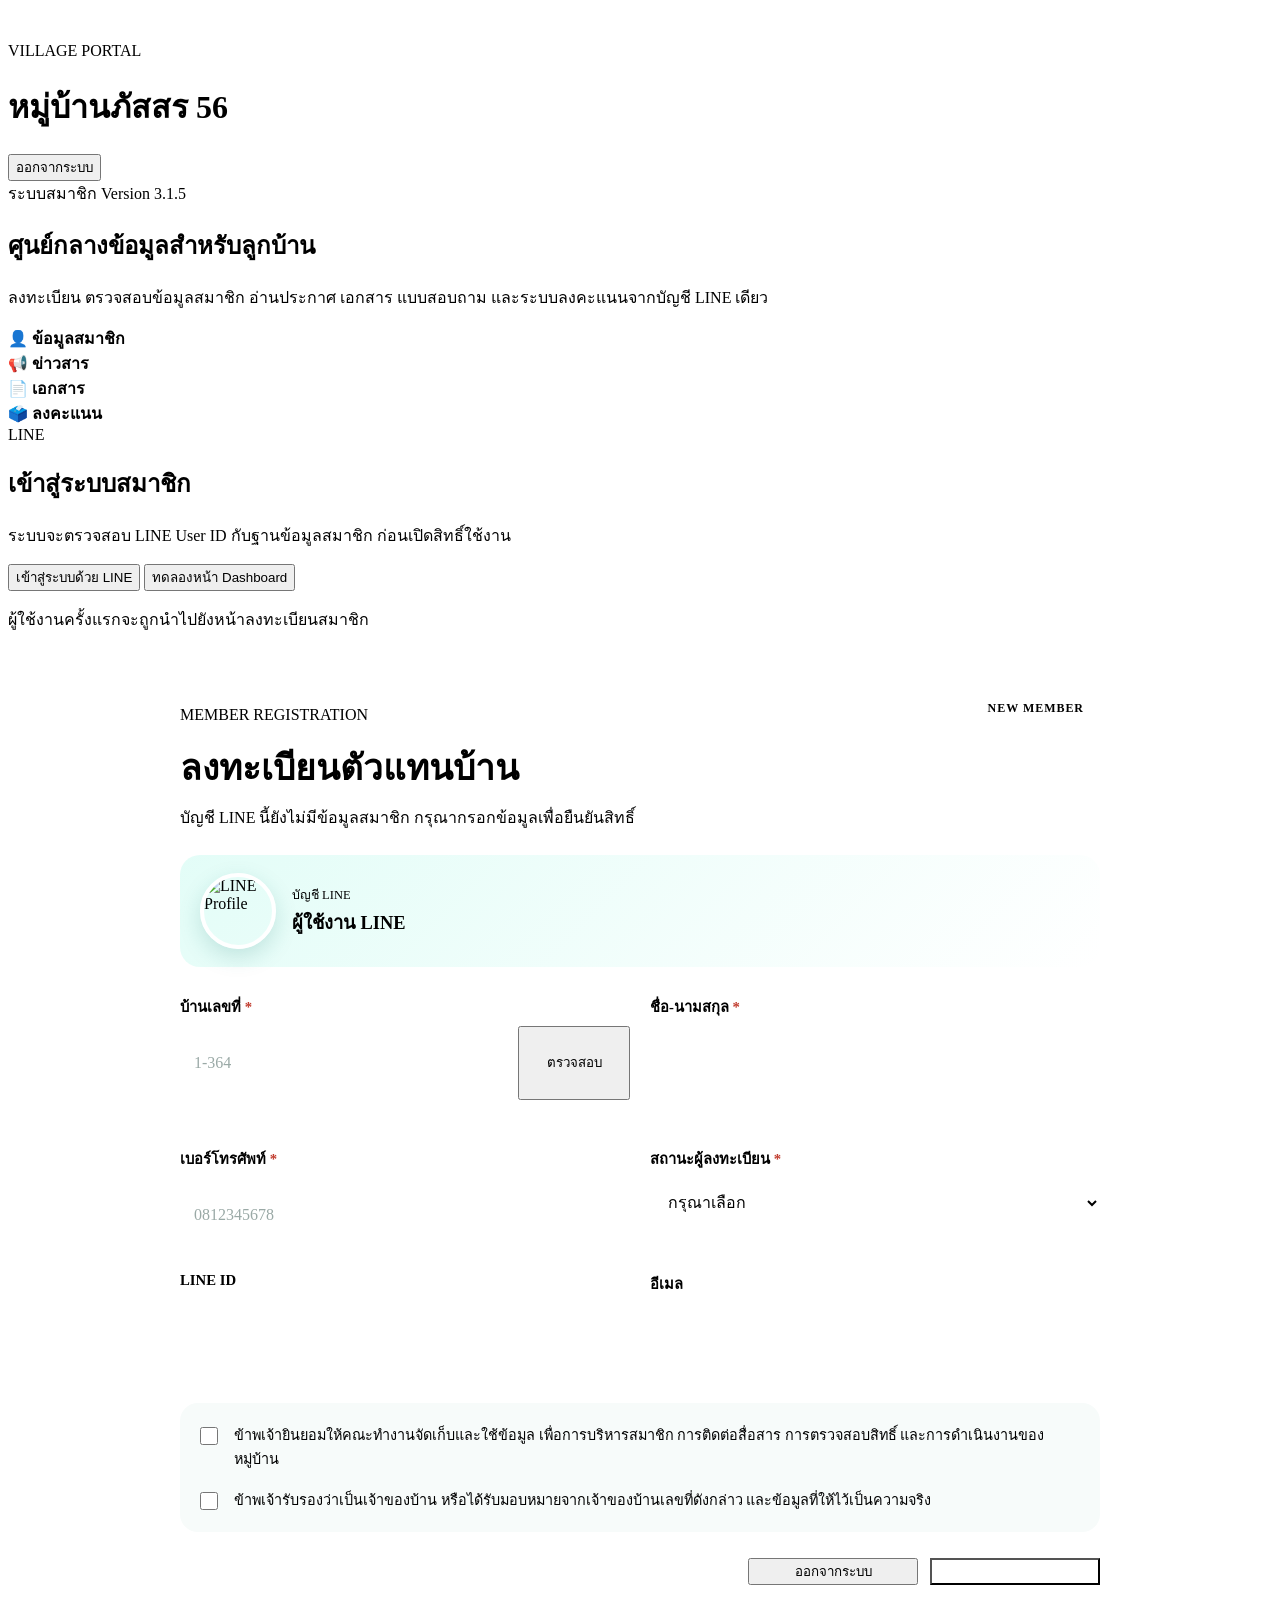
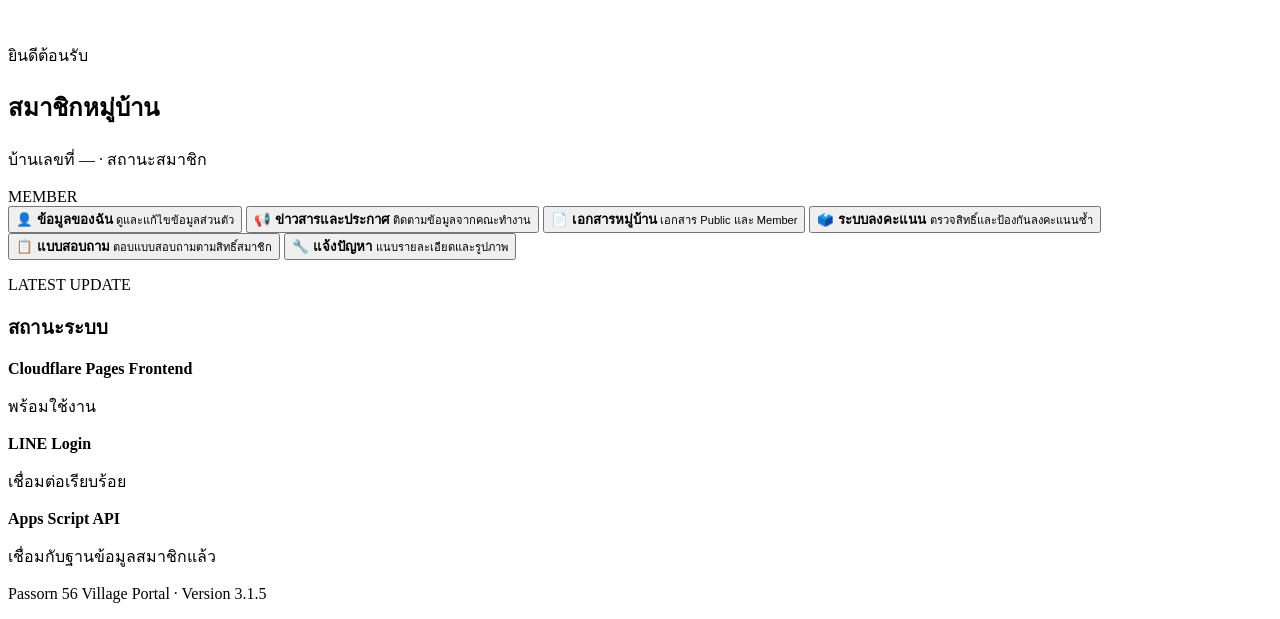
==== commit c3bd0aba: "update index file" ====
--- a/index.html
+++ b/index.html
@@ -85,7 +85,7 @@
         <div class="hero-card">
 
           <span class="status-pill">
-            ระบบสมาชิก Version 3.1
+            ระบบสมาชิก Version 3.1.5
           </span>
 
           <h2>
@@ -732,7 +732,7 @@
     <footer>
 
       <p>
-        Passorn 56 Village Portal · Version 3.1
+        Passorn 56 Village Portal · Version 3.1.5
       </p>
 
     </footer>
@@ -747,13 +747,17 @@
       line: {
         channelId: "2010691661",
         callbackUrl: "https://passorn56-village-portal.pages.dev/",
+        liffId: "2010691661-aQmHVKOj",
         liffUrl: "https://liff.line.me/2010691661-aQmHVKOj"
       },
       demoMode: true
     };
   </script>
-
-  <script src="/assets/js/app.js?v=3.1.4"></script>
+  <!-- ต้องโหลด LIFF SDK ก่อน app.js -->
+  <script src="https://static.line-scdn.net/liff/edge/2/sdk.js"></script>
+
+  <!-- โหลด JavaScript ของระบบหลังจาก LIFF SDK พร้อมแล้ว -->
+  <script src="/assets/js/app.js?v=3.1.5"></script>
 
 </body>
 </html>
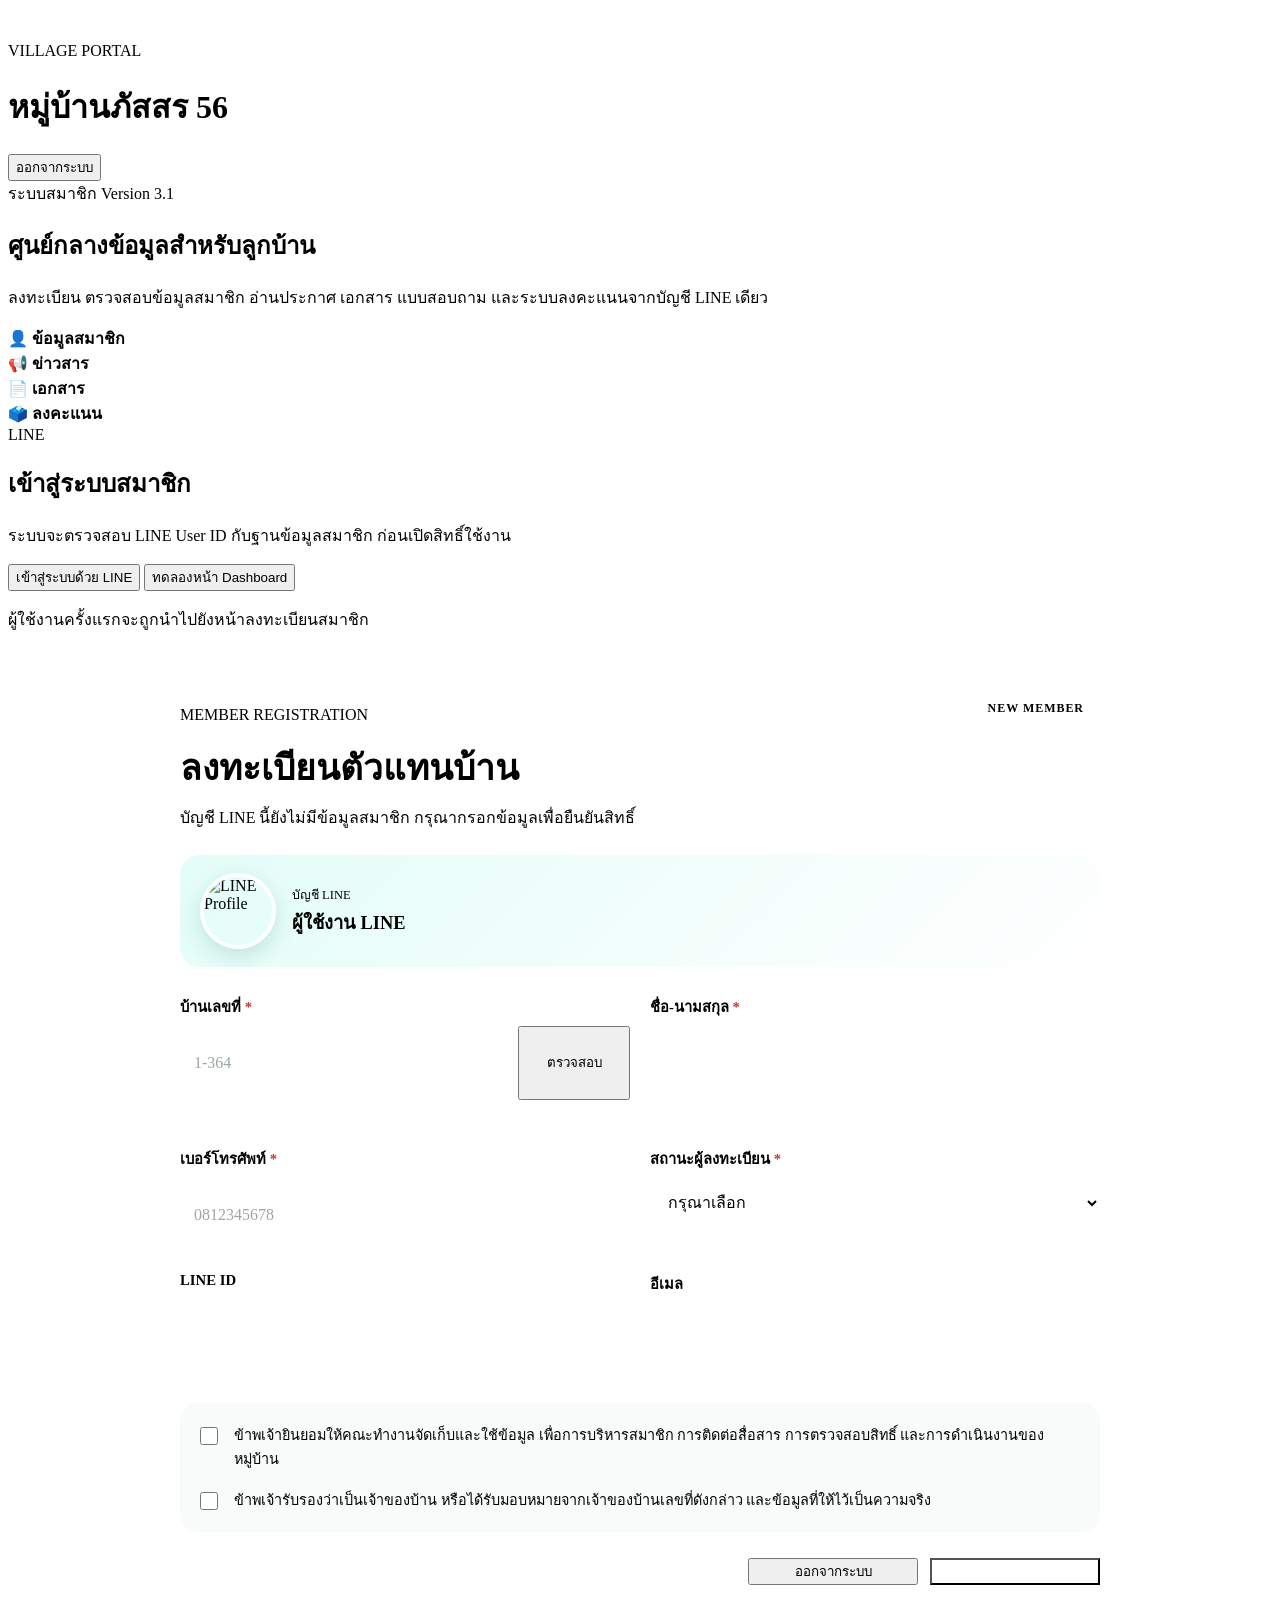
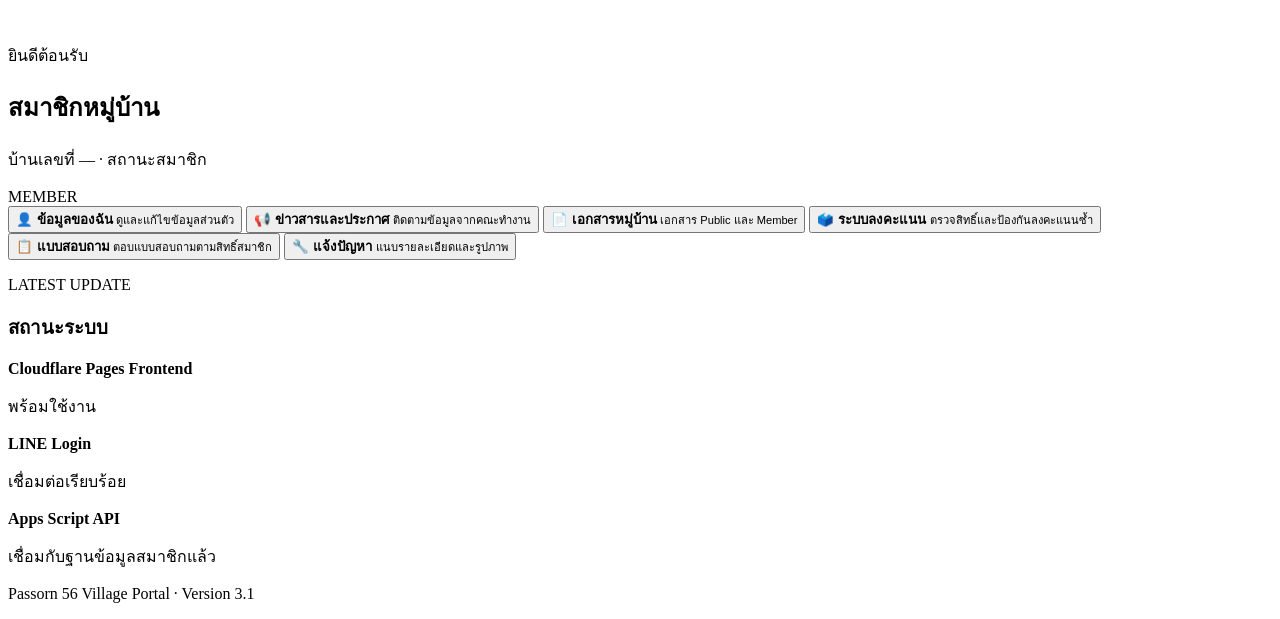
==== commit 202ddb9d: "restore" ====
--- a/index.html
+++ b/index.html
@@ -85,7 +85,7 @@
         <div class="hero-card">
 
           <span class="status-pill">
-            ระบบสมาชิก Version 3.1.5
+            ระบบสมาชิก Version 3.1
           </span>
 
           <h2>
@@ -732,7 +732,7 @@
     <footer>
 
       <p>
-        Passorn 56 Village Portal · Version 3.1.5
+        Passorn 56 Village Portal · Version 3.1
       </p>
 
     </footer>
@@ -747,17 +747,13 @@
       line: {
         channelId: "2010691661",
         callbackUrl: "https://passorn56-village-portal.pages.dev/",
-        liffId: "2010691661-aQmHVKOj",
         liffUrl: "https://liff.line.me/2010691661-aQmHVKOj"
       },
       demoMode: true
     };
   </script>
-  <!-- ต้องโหลด LIFF SDK ก่อน app.js -->
-  <script src="https://static.line-scdn.net/liff/edge/2/sdk.js"></script>
-
-  <!-- โหลด JavaScript ของระบบหลังจาก LIFF SDK พร้อมแล้ว -->
-  <script src="/assets/js/app.js?v=3.1.5"></script>
+
+  <script src="/assets/js/app.js?v=3.1.4"></script>
 
 </body>
 </html>
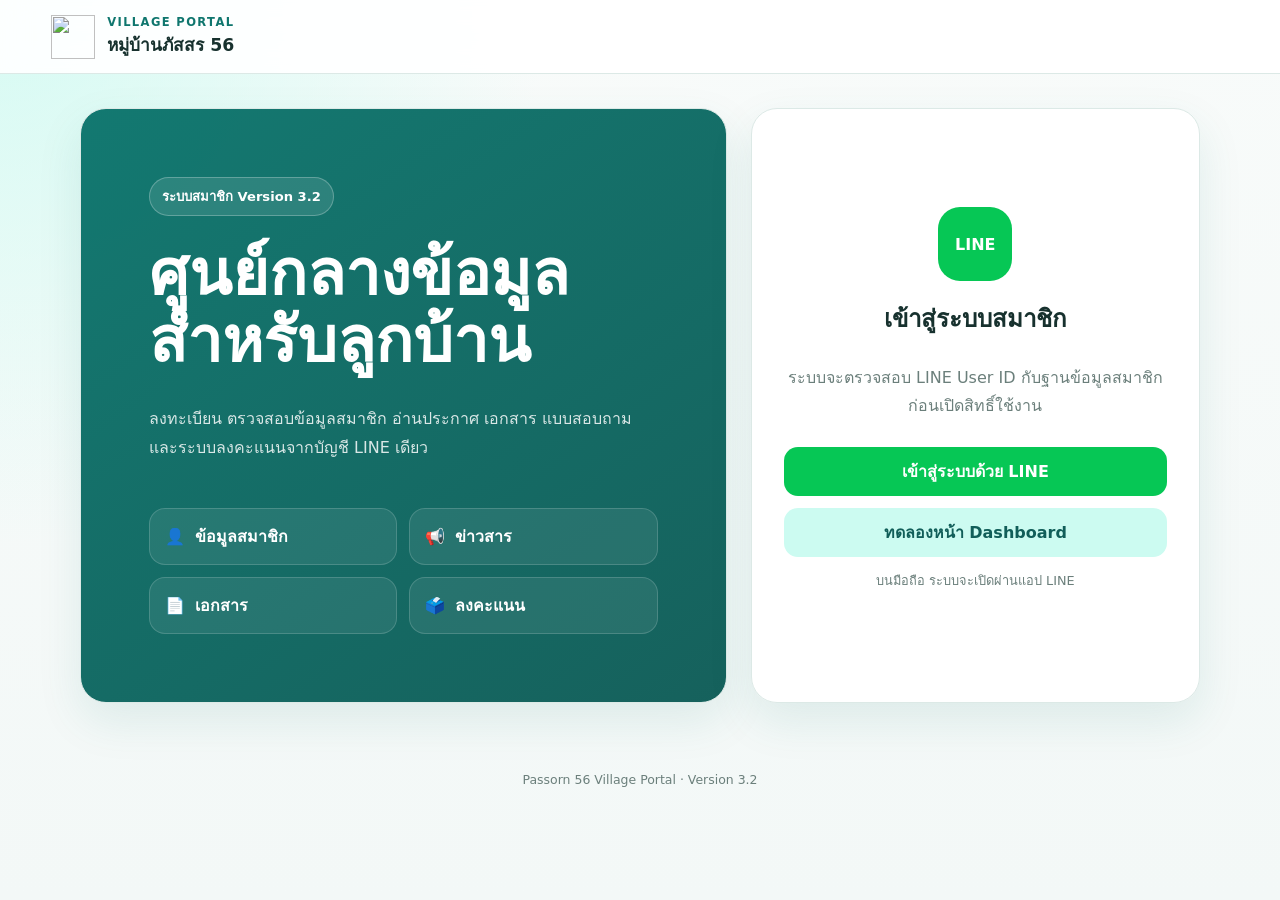
==== commit 672052c5: "Summary" ====
--- a/index.html
+++ b/index.html
@@ -2,743 +2,671 @@
 <html lang="th">
 <head>
   <meta charset="utf-8">
-
-  <meta
-    name="viewport"
-    content="width=device-width, initial-scale=1, viewport-fit=cover"
-  >
-
+  <meta name="viewport" content="width=device-width, initial-scale=1, viewport-fit=cover">
   <meta name="theme-color" content="#0f766e">
-
-  <meta
-    name="description"
-    content="ระบบสมาชิกและศูนย์ข้อมูลหมู่บ้านภัสสร 56"
-  >
-
+  <meta name="description" content="ระบบสมาชิกและศูนย์ข้อมูลหมู่บ้านภัสสร 56">
   <title>หมู่บ้านภัสสร 56</title>
 
-  <link
-    rel="manifest"
-    href="/manifest.webmanifest"
-  >
-
-  <link
-    rel="icon"
-    href="/assets/img/icon.svg"
-    type="image/svg+xml"
-  >
-
-  <link
-    rel="stylesheet"
-    href="/assets/css/style.css"
-  >
+  <link rel="manifest" href="/manifest.webmanifest">
+  <link rel="icon" href="/assets/img/icon.svg" type="image/svg+xml">
+
+  <style>
+    :root {
+      --primary: #0f766e;
+      --primary-dark: #115e59;
+      --primary-soft: #ccfbf1;
+      --line: #06c755;
+      --bg: #f3f8f7;
+      --surface: #ffffff;
+      --text: #17312e;
+      --muted: #6b7f7b;
+      --border: #dce9e6;
+      --danger: #c0392b;
+      --success: #087f5b;
+      --shadow: 0 18px 45px rgba(15, 118, 110, .10);
+    }
+
+    * { box-sizing: border-box; }
+
+    html, body { min-height: 100%; }
+
+    body {
+      margin: 0;
+      font-family: system-ui, -apple-system, BlinkMacSystemFont, "Segoe UI",
+        "Noto Sans Thai", Tahoma, sans-serif;
+      color: var(--text);
+      background:
+        radial-gradient(circle at top left, rgba(204,251,241,.78), transparent 34rem),
+        linear-gradient(180deg, #f8fbfa, var(--bg));
+    }
+
+    button, input, select { font: inherit; }
+    button { cursor: pointer; }
+    img { display: block; max-width: 100%; }
+    .hidden { display: none !important; }
+
+    .topbar {
+      min-height: 74px;
+      padding: 12px clamp(16px, 4vw, 52px);
+      display: flex;
+      align-items: center;
+      justify-content: space-between;
+      gap: 18px;
+      position: sticky;
+      top: 0;
+      z-index: 20;
+      background: rgba(255,255,255,.92);
+      backdrop-filter: blur(14px);
+      border-bottom: 1px solid var(--border);
+    }
+
+    .brand { display: flex; align-items: center; gap: 12px; }
+    .brand-logo { width: 44px; height: 44px; }
+    .brand h1 { margin: 2px 0 0; font-size: 1.08rem; }
+    .eyebrow {
+      margin: 0;
+      color: var(--primary);
+      font-size: .72rem;
+      font-weight: 900;
+      letter-spacing: .12em;
+    }
+
+    .page-shell {
+      width: min(1120px, calc(100% - 28px));
+      margin: 34px auto;
+    }
+
+    .button {
+      min-height: 48px;
+      padding: 12px 18px;
+      border: 0;
+      border-radius: 14px;
+      font-weight: 800;
+      transition: .18s ease;
+    }
+
+    .button:hover:not(:disabled) { transform: translateY(-1px); }
+    .button:disabled { opacity: .65; cursor: not-allowed; }
+    .button-primary { color: white; background: var(--line); }
+    .button-secondary { color: var(--primary-dark); background: var(--primary-soft); }
+    .button-ghost {
+      color: var(--primary-dark);
+      background: transparent;
+      border: 1px solid var(--border);
+    }
+
+    .card,
+    .hero-card,
+    .login-card,
+    .welcome-panel,
+    .menu-card {
+      border: 1px solid var(--border);
+      border-radius: 26px;
+      background: rgba(255,255,255,.97);
+      box-shadow: var(--shadow);
+    }
+
+    .login-layout {
+      display: grid;
+      grid-template-columns: 1.18fr .82fr;
+      gap: 24px;
+    }
+
+    .hero-card {
+      min-height: 500px;
+      padding: clamp(30px, 6vw, 68px);
+      display: flex;
+      flex-direction: column;
+      justify-content: center;
+      color: white;
+      background: linear-gradient(145deg, rgba(15,118,110,.98), rgba(17,94,89,.98));
+    }
+
+    .status-pill {
+      width: fit-content;
+      padding: 8px 12px;
+      border: 1px solid rgba(255,255,255,.25);
+      border-radius: 999px;
+      background: rgba(255,255,255,.11);
+      font-weight: 800;
+      font-size: .82rem;
+    }
+
+    .hero-card h2 {
+      margin: 24px 0 14px;
+      font-size: clamp(2rem, 5vw, 3.9rem);
+      line-height: 1.08;
+    }
+
+    .hero-card > p {
+      max-width: 680px;
+      color: rgba(255,255,255,.84);
+      line-height: 1.8;
+    }
+
+    .feature-grid {
+      margin-top: 30px;
+      display: grid;
+      grid-template-columns: repeat(2, minmax(0,1fr));
+      gap: 12px;
+    }
+
+    .feature-item {
+      padding: 15px;
+      display: flex;
+      gap: 10px;
+      align-items: center;
+      border: 1px solid rgba(255,255,255,.16);
+      border-radius: 16px;
+      background: rgba(255,255,255,.08);
+    }
+
+    .login-card {
+      padding: 32px;
+      display: flex;
+      flex-direction: column;
+      justify-content: center;
+      text-align: center;
+    }
+
+    .login-icon {
+      width: 74px;
+      height: 74px;
+      margin: 0 auto 18px;
+      display: grid;
+      place-items: center;
+      color: white;
+      background: var(--line);
+      border-radius: 22px;
+      font-weight: 900;
+    }
+
+    .login-card h2 { margin: 0 0 10px; }
+    .login-card p { color: var(--muted); line-height: 1.7; }
+    .login-card .button { width: 100%; margin-top: 12px; }
+    .small-note { font-size: .8rem; }
+
+    .registration-card {
+      width: min(920px,100%);
+      margin: 0 auto;
+      padding: clamp(24px, 4vw, 42px);
+    }
+
+    .section-heading {
+      display: flex;
+      justify-content: space-between;
+      gap: 20px;
+      align-items: flex-start;
+    }
+
+    .section-heading h2 {
+      margin: 7px 0 8px;
+      font-size: clamp(1.7rem,4vw,2.25rem);
+    }
+
+    .section-description {
+      margin: 0;
+      color: var(--muted);
+      line-height: 1.7;
+    }
+
+    .member-badge {
+      padding: 10px 15px;
+      border-radius: 999px;
+      color: var(--primary-dark);
+      background: var(--primary-soft);
+      font-size: .74rem;
+      font-weight: 900;
+      letter-spacing: .08em;
+      white-space: nowrap;
+    }
+
+    .line-profile-box {
+      margin: 24px 0 28px;
+      padding: 18px;
+      display: flex;
+      align-items: center;
+      gap: 14px;
+      border: 1px solid var(--border);
+      border-radius: 18px;
+      background: linear-gradient(135deg, rgba(204,251,241,.65), white);
+    }
+
+    .line-profile-picture {
+      width: 64px !important;
+      height: 64px !important;
+      min-width: 64px;
+      object-fit: cover;
+      border-radius: 50%;
+      border: 4px solid white;
+    }
+
+    .line-profile-box small,
+    .line-profile-box strong { display: block; }
+    .line-profile-box small { color: var(--muted); margin-bottom: 3px; }
+
+    .form-grid {
+      display: grid;
+      grid-template-columns: repeat(2,minmax(0,1fr));
+      gap: 18px;
+    }
+
+    .form-field label {
+      display: block;
+      margin-bottom: 8px;
+      font-weight: 800;
+    }
+
+    .form-field label span { color: var(--danger); }
+
+    .form-field input,
+    .form-field select {
+      width: 100%;
+      min-height: 50px;
+      padding: 12px 14px;
+      border: 1px solid var(--border);
+      border-radius: 14px;
+      outline: none;
+      background: white;
+      color: var(--text);
+    }
+
+    .form-field input:focus,
+    .form-field select:focus {
+      border-color: var(--primary);
+      box-shadow: 0 0 0 4px rgba(15,118,110,.10);
+    }
+
+    .input-with-button {
+      display: grid;
+      grid-template-columns: 1fr auto;
+      gap: 10px;
+    }
+
+    .compact-button { min-width: 110px; }
+
+    .field-message {
+      display: block;
+      min-height: 20px;
+      margin-top: 7px;
+      color: var(--muted);
+      font-size: .82rem;
+    }
+    .field-message.success { color: var(--success); font-weight: 700; }
+    .field-message.error { color: var(--danger); font-weight: 700; }
+
+    .consent-box {
+      margin-top: 24px;
+      padding: 18px;
+      border: 1px solid var(--border);
+      border-radius: 18px;
+      background: #f8fbfa;
+    }
+
+    .check-row {
+      display: grid;
+      grid-template-columns: 22px 1fr;
+      gap: 10px;
+      align-items: flex-start;
+      line-height: 1.7;
+      font-size: .9rem;
+    }
+
+    .check-row + .check-row { margin-top: 14px; }
+    .check-row input { width: 18px; height: 18px; margin-top: 4px; accent-color: var(--primary); }
+
+    .form-actions {
+      margin-top: 24px;
+      display: flex;
+      justify-content: flex-end;
+      gap: 12px;
+    }
+
+    .form-actions .button { min-width: 170px; }
+
+    .welcome-panel {
+      padding: 28px;
+      display: flex;
+      align-items: center;
+      justify-content: space-between;
+      gap: 20px;
+    }
+
+    .welcome-panel h2 {
+      margin: 6px 0;
+      font-size: clamp(1.6rem,4vw,2.35rem);
+    }
+
+    .welcome-panel p:last-child { margin: 0; color: var(--muted); }
+
+    .menu-grid {
+      margin: 22px 0;
+      display: grid;
+      grid-template-columns: repeat(3,minmax(0,1fr));
+      gap: 16px;
+    }
+
+    .menu-card {
+      min-height: 138px;
+      padding: 22px;
+      display: flex;
+      align-items: flex-start;
+      gap: 14px;
+      color: var(--text);
+      text-align: left;
+      transition: .18s ease;
+    }
+
+    .menu-card:hover { transform: translateY(-3px); }
+    .menu-icon { font-size: 1.75rem; }
+    .menu-card strong,
+    .menu-card small { display: block; }
+    .menu-card small { margin-top: 7px; color: var(--muted); line-height: 1.5; }
+
+    .system-card { padding: 26px; }
+    .timeline { margin-top: 20px; }
+    .timeline-item {
+      display: grid;
+      grid-template-columns: 18px 1fr;
+      gap: 12px;
+      padding-bottom: 20px;
+    }
+
+    .timeline-item > span {
+      width: 13px;
+      height: 13px;
+      margin-top: 4px;
+      border-radius: 50%;
+      background: var(--primary);
+      box-shadow: 0 0 0 5px #edf5f3;
+    }
+
+    .timeline-item p { margin: 5px 0 0; color: var(--muted); }
+
+    .toast {
+      position: fixed;
+      left: 50%;
+      bottom: 24px;
+      z-index: 50;
+      max-width: calc(100% - 32px);
+      padding: 12px 18px;
+      color: white;
+      background: #17312e;
+      border-radius: 12px;
+      opacity: 0;
+      transform: translate(-50%,16px);
+      transition: .2s ease;
+      pointer-events: none;
+    }
+
+    .toast.show { opacity: 1; transform: translate(-50%,0); }
+
+    footer {
+      padding: 22px;
+      color: var(--muted);
+      text-align: center;
+      font-size: .78rem;
+    }
+
+    @media (max-width: 860px) {
+      .login-layout { grid-template-columns: 1fr; }
+      .hero-card { min-height: auto; }
+      .menu-grid { grid-template-columns: repeat(2,minmax(0,1fr)); }
+    }
+
+    @media (max-width: 720px) {
+      .section-heading { flex-direction: column; }
+      .form-grid { grid-template-columns: 1fr; }
+      .member-badge { align-self: flex-start; }
+    }
+
+    @media (max-width: 560px) {
+      .page-shell { width: calc(100% - 20px); margin: 18px auto; }
+      .topbar { padding: 11px 12px; }
+      .brand-logo { width: 40px; height: 40px; }
+      .hero-card,
+      .login-card,
+      .registration-card,
+      .welcome-panel,
+      .system-card { padding: 22px 17px; border-radius: 21px; }
+      .feature-grid,
+      .menu-grid { grid-template-columns: 1fr; }
+      .welcome-panel { flex-direction: column; align-items: flex-start; }
+      .input-with-button { grid-template-columns: 1fr; }
+      .compact-button { width: 100%; }
+      .form-actions { flex-direction: column-reverse; }
+      .form-actions .button { width: 100%; }
+      .line-profile-picture { width: 56px !important; height: 56px !important; min-width: 56px; }
+    }
+  </style>
 </head>
 
 <body>
-
   <div id="app">
-
     <header class="topbar">
-
       <div class="brand">
-
-        <img
-          src="/assets/img/icon.svg"
-          alt=""
-          class="brand-logo"
-        >
-
+        <img src="/assets/img/icon.svg" alt="" class="brand-logo">
         <div>
-          <p class="eyebrow">
-            VILLAGE PORTAL
-          </p>
-
-          <h1>
-            หมู่บ้านภัสสร 56
-          </h1>
+          <p class="eyebrow">VILLAGE PORTAL</p>
+          <h1>หมู่บ้านภัสสร 56</h1>
         </div>
-
       </div>
 
-      <button
-        id="logoutButton"
-        class="button button-ghost hidden"
-        type="button"
-      >
+      <button id="logoutButton" class="button button-ghost hidden" type="button">
         ออกจากระบบ
       </button>
-
     </header>
 
-
     <main class="page-shell">
-
-      <!-- =========================
-           LOGIN VIEW
-      ========================== -->
-
-      <section
-        id="loginView"
-        class="login-layout"
-      >
-
+      <section id="loginView" class="login-layout">
         <div class="hero-card">
-
-          <span class="status-pill">
-            ระบบสมาชิก Version 3.1
-          </span>
-
-          <h2>
-            ศูนย์กลางข้อมูลสำหรับลูกบ้าน
-          </h2>
-
+          <span class="status-pill">ระบบสมาชิก Version 3.2</span>
+          <h2>ศูนย์กลางข้อมูลสำหรับลูกบ้าน</h2>
           <p>
             ลงทะเบียน ตรวจสอบข้อมูลสมาชิก อ่านประกาศ เอกสาร
             แบบสอบถาม และระบบลงคะแนนจากบัญชี LINE เดียว
           </p>
 
           <div class="feature-grid">
-
-            <article class="feature-item">
-              <span>👤</span>
-              <strong>ข้อมูลสมาชิก</strong>
-            </article>
-
-            <article class="feature-item">
-              <span>📢</span>
-              <strong>ข่าวสาร</strong>
-            </article>
-
-            <article class="feature-item">
-              <span>📄</span>
-              <strong>เอกสาร</strong>
-            </article>
-
-            <article class="feature-item">
-              <span>🗳️</span>
-              <strong>ลงคะแนน</strong>
-            </article>
-
+            <article class="feature-item"><span>👤</span><strong>ข้อมูลสมาชิก</strong></article>
+            <article class="feature-item"><span>📢</span><strong>ข่าวสาร</strong></article>
+            <article class="feature-item"><span>📄</span><strong>เอกสาร</strong></article>
+            <article class="feature-item"><span>🗳️</span><strong>ลงคะแนน</strong></article>
           </div>
-
         </div>
 
-
         <div class="login-card">
-
-          <div class="login-icon">
-            LINE
+          <div class="login-icon">LINE</div>
+          <h2>เข้าสู่ระบบสมาชิก</h2>
+          <p>ระบบจะตรวจสอบ LINE User ID กับฐานข้อมูลสมาชิกก่อนเปิดสิทธิ์ใช้งาน</p>
+
+          <button id="lineLoginButton" class="button button-primary" type="button">
+            เข้าสู่ระบบด้วย LINE
+          </button>
+
+          <button id="demoLoginButton" class="button button-secondary" type="button">
+            ทดลองหน้า Dashboard
+          </button>
+
+          <p class="small-note">บนมือถือ ระบบจะเปิดผ่านแอป LINE</p>
+        </div>
+      </section>
+
+      <section id="registrationView" class="hidden">
+        <div class="card registration-card">
+          <div class="section-heading">
+            <div>
+              <p class="eyebrow">MEMBER REGISTRATION</p>
+              <h2>ลงทะเบียนตัวแทนบ้าน</h2>
+              <p class="section-description">
+                บัญชี LINE นี้ยังไม่มีข้อมูลสมาชิก กรุณากรอกข้อมูลเพื่อยืนยันสิทธิ์
+              </p>
+            </div>
+            <div class="member-badge">NEW MEMBER</div>
           </div>
 
-          <h2>
-            เข้าสู่ระบบสมาชิก
-          </h2>
-
-          <p>
-            ระบบจะตรวจสอบ LINE User ID กับฐานข้อมูลสมาชิก
-            ก่อนเปิดสิทธิ์ใช้งาน
-          </p>
-
-          <button
-            id="lineLoginButton"
-            class="button button-primary"
-            type="button"
-          >
-            เข้าสู่ระบบด้วย LINE
-          </button>
-
-          <button
-            id="demoLoginButton"
-            class="button button-secondary"
-            type="button"
-          >
-            ทดลองหน้า Dashboard
-          </button>
-
-          <p class="small-note">
-            ผู้ใช้งานครั้งแรกจะถูกนำไปยังหน้าลงทะเบียนสมาชิก
-          </p>
-
-        </div>
-
-      </section>
-
-
-      <!-- =========================
-           REGISTRATION VIEW
-      ========================== -->
-
-      <section
-        id="registrationView"
-        class="hidden"
-      >
-
-        <div class="content-card registration-card">
-
-          <div class="section-heading">
-
+          <div class="line-profile-box">
+            <img id="registerLinePicture" class="line-profile-picture hidden" alt="LINE Profile">
             <div>
-
-              <p class="eyebrow">
-                MEMBER REGISTRATION
-              </p>
-
-              <h2>
-                ลงทะเบียนตัวแทนบ้าน
-              </h2>
-
-              <p class="section-description">
-                บัญชี LINE นี้ยังไม่มีข้อมูลสมาชิก
-                กรุณากรอกข้อมูลเพื่อยืนยันสิทธิ์
-              </p>
-
-            </div>
-
-            <div class="member-badge">
-              NEW MEMBER
-            </div>
-
+              <small>บัญชี LINE</small>
+              <strong id="registerLineName">ผู้ใช้งาน LINE</strong>
+            </div>
           </div>
 
-
-          <div class="line-profile-box">
-
-            <img
-              id="registerLinePicture"
-              class="line-profile-picture hidden"
-              alt="LINE Profile"
-            >
-
-            <div>
-
-              <small>
-                บัญชี LINE
-              </small>
-
-              <strong id="registerLineName">
-                ผู้ใช้งาน LINE
-              </strong>
-
-            </div>
-
-          </div>
-
-
-          <form
-            id="registrationForm"
-            novalidate
-          >
-
+          <form id="registrationForm" novalidate>
             <div class="form-grid">
-
-
               <div class="form-field">
-
-                <label for="houseNumber">
-                  บ้านเลขที่
-                  <span>*</span>
-                </label>
-
+                <label for="houseNumber">บ้านเลขที่ <span>*</span></label>
                 <div class="input-with-button">
-
-                  <input
-                    id="houseNumber"
-                    name="houseNumber"
-                    type="text"
-                    inputmode="numeric"
-                    maxlength="3"
-                    placeholder="1-364"
-                    autocomplete="off"
-                    required
-                  >
-
-                  <button
-                    id="checkHouseButton"
-                    class="button button-secondary compact-button"
-                    type="button"
-                  >
+                  <input id="houseNumber" name="houseNumber" type="text"
+                    inputmode="numeric" maxlength="3" placeholder="1-364"
+                    autocomplete="off" required>
+                  <button id="checkHouseButton"
+                    class="button button-secondary compact-button" type="button">
                     ตรวจสอบ
                   </button>
-
                 </div>
-
-                <small
-                  id="houseCheckMessage"
-                  class="field-message"
-                ></small>
-
+                <small id="houseCheckMessage" class="field-message"></small>
               </div>
 
-
               <div class="form-field">
-
-                <label for="fullName">
-                  ชื่อ-นามสกุล
-                  <span>*</span>
-                </label>
-
-                <input
-                  id="fullName"
-                  name="fullName"
-                  type="text"
-                  maxlength="150"
-                  required
-                >
-
+                <label for="fullName">ชื่อ-นามสกุล <span>*</span></label>
+                <input id="fullName" name="fullName" type="text" maxlength="150" required>
               </div>
 
-
               <div class="form-field">
-
-                <label for="phone">
-                  เบอร์โทรศัพท์
-                  <span>*</span>
-                </label>
-
-                <input
-                  id="phone"
-                  name="phone"
-                  type="tel"
-                  inputmode="numeric"
-                  maxlength="10"
-                  placeholder="0812345678"
-                  autocomplete="tel"
-                  required
-                >
-
+                <label for="phone">เบอร์โทรศัพท์ <span>*</span></label>
+                <input id="phone" name="phone" type="tel"
+                  inputmode="numeric" maxlength="10"
+                  placeholder="0812345678" autocomplete="tel" required>
               </div>
 
-
               <div class="form-field">
-
-                <label for="representativeStatus">
-                  สถานะผู้ลงทะเบียน
-                  <span>*</span>
-                </label>
-
-                <select
-                  id="representativeStatus"
-                  name="representativeStatus"
-                  required
-                >
-
-                  <option value="">
-                    กรุณาเลือก
-                  </option>
-
-                  <option value="เจ้าของบ้าน">
-                    เจ้าของบ้าน
-                  </option>
-
-                  <option value="ผู้อยู่อาศัยที่ได้รับมอบหมาย">
-                    ผู้อยู่อาศัยที่ได้รับมอบหมาย
-                  </option>
-
-                  <option value="ผู้แทนเจ้าของบ้าน">
-                    ผู้แทนเจ้าของบ้าน
-                  </option>
-
+                <label for="representativeStatus">สถานะผู้ลงทะเบียน <span>*</span></label>
+                <select id="representativeStatus" name="representativeStatus" required>
+                  <option value="">กรุณาเลือก</option>
+                  <option value="เจ้าของบ้าน">เจ้าของบ้าน</option>
+                  <option value="ผู้อยู่อาศัยที่ได้รับมอบหมาย">ผู้อยู่อาศัยที่ได้รับมอบหมาย</option>
+                  <option value="ผู้แทนเจ้าของบ้าน">ผู้แทนเจ้าของบ้าน</option>
                 </select>
-
               </div>
 
-
               <div class="form-field">
-
-                <label for="lineId">
-                  LINE ID
-                </label>
-
-                <input
-                  id="lineId"
-                  name="lineId"
-                  type="text"
-                  maxlength="100"
-                  autocomplete="off"
-                >
-
+                <label for="lineId">LINE ID</label>
+                <input id="lineId" name="lineId" type="text" maxlength="100">
               </div>
 
-
               <div class="form-field">
-
-                <label for="email">
-                  อีเมล
-                </label>
-
-                <input
-                  id="email"
-                  name="email"
-                  type="email"
-                  maxlength="150"
-                  autocomplete="email"
-                >
-
+                <label for="email">อีเมล</label>
+                <input id="email" name="email" type="email" maxlength="150">
               </div>
-
-            </div>
-
+            </div>
 
             <div class="consent-box">
-
               <label class="check-row">
-
-                <input
-                  id="pdpaConsent"
-                  name="pdpaConsent"
-                  type="checkbox"
-                >
-
+                <input id="pdpaConsent" name="pdpaConsent" type="checkbox">
                 <span>
                   ข้าพเจ้ายินยอมให้คณะทำงานจัดเก็บและใช้ข้อมูล
                   เพื่อการบริหารสมาชิก การติดต่อสื่อสาร
                   การตรวจสอบสิทธิ์ และการดำเนินงานของหมู่บ้าน
                 </span>
-
               </label>
 
-
               <label class="check-row">
-
-                <input
-                  id="certification"
-                  name="certification"
-                  type="checkbox"
-                >
-
+                <input id="certification" name="certification" type="checkbox">
                 <span>
-                  ข้าพเจ้ารับรองว่าเป็นเจ้าของบ้าน
-                  หรือได้รับมอบหมายจากเจ้าของบ้านเลขที่ดังกล่าว
+                  ข้าพเจ้ารับรองว่าเป็นเจ้าของบ้าน หรือได้รับมอบหมายจากเจ้าของบ้านเลขที่ดังกล่าว
                   และข้อมูลที่ให้ไว้เป็นความจริง
                 </span>
-
               </label>
-
-            </div>
-
+            </div>
 
             <div class="form-actions">
-
-              <button
-                id="cancelRegistrationButton"
-                class="button button-ghost"
-                type="button"
-              >
+              <button id="cancelRegistrationButton" class="button button-ghost" type="button">
                 ออกจากระบบ
               </button>
-
-              <button
-                id="submitRegistrationButton"
-                class="button button-primary"
-                type="submit"
-              >
+              <button id="submitRegistrationButton" class="button button-primary" type="submit">
                 ยืนยันการลงทะเบียน
               </button>
-
-            </div>
-
+            </div>
           </form>
-
         </div>
-
       </section>
 
-
-      <!-- =========================
-           DASHBOARD VIEW
-      ========================== -->
-
-      <section
-        id="dashboardView"
-        class="hidden"
-      >
-
+      <section id="dashboardView" class="hidden">
         <div class="welcome-panel">
-
           <div>
-
-            <p class="eyebrow">
-              ยินดีต้อนรับ
-            </p>
-
-            <h2 id="memberName">
-              สมาชิกหมู่บ้าน
-            </h2>
-
-            <p id="memberMeta">
-              บ้านเลขที่ — · สถานะสมาชิก
-            </p>
-
+            <p class="eyebrow">ยินดีต้อนรับ</p>
+            <h2 id="memberName">สมาชิกหมู่บ้าน</h2>
+            <p id="memberMeta">บ้านเลขที่ — · สถานะสมาชิก</p>
           </div>
-
-          <div
-            id="memberRoleBadge"
-            class="member-badge"
-          >
-            MEMBER
+          <div id="memberRoleBadge" class="member-badge">MEMBER</div>
+        </div>
+
+        <div class="menu-grid">
+          <button class="menu-card" data-module="profile" type="button">
+            <span class="menu-icon">👤</span>
+            <span><strong>ข้อมูลของฉัน</strong><small>ดูและแก้ไขข้อมูลส่วนตัว</small></span>
+          </button>
+
+          <button class="menu-card" data-module="announcements" type="button">
+            <span class="menu-icon">📢</span>
+            <span><strong>ข่าวสารและประกาศ</strong><small>ติดตามข้อมูลจากคณะทำงาน</small></span>
+          </button>
+
+          <button class="menu-card" data-module="documents" type="button">
+            <span class="menu-icon">📄</span>
+            <span><strong>เอกสารหมู่บ้าน</strong><small>เอกสาร Public และ Member</small></span>
+          </button>
+
+          <button class="menu-card" data-module="vote" type="button">
+            <span class="menu-icon">🗳️</span>
+            <span><strong>ระบบลงคะแนน</strong><small>ตรวจสิทธิ์และป้องกันลงคะแนนซ้ำ</small></span>
+          </button>
+
+          <button class="menu-card" data-module="survey" type="button">
+            <span class="menu-icon">📋</span>
+            <span><strong>แบบสอบถาม</strong><small>ตอบแบบสอบถามตามสิทธิ์สมาชิก</small></span>
+          </button>
+
+          <button class="menu-card" data-module="maintenance" type="button">
+            <span class="menu-icon">🔧</span>
+            <span><strong>แจ้งปัญหา</strong><small>แนบรายละเอียดและรูปภาพ</small></span>
+          </button>
+        </div>
+
+        <section class="card system-card">
+          <div class="section-heading">
+            <div>
+              <p class="eyebrow">LATEST UPDATE</p>
+              <h3>สถานะระบบ</h3>
+            </div>
           </div>
 
-        </div>
-
-
-        <div class="menu-grid">
-
-          <button
-            class="menu-card"
-            data-module="profile"
-            type="button"
-          >
-
-            <span class="menu-icon">
-              👤
-            </span>
-
-            <span>
-
-              <strong>
-                ข้อมูลของฉัน
-              </strong>
-
-              <small>
-                ดูและแก้ไขข้อมูลส่วนตัว
-              </small>
-
-            </span>
-
-          </button>
-
-
-          <button
-            class="menu-card"
-            data-module="announcements"
-            type="button"
-          >
-
-            <span class="menu-icon">
-              📢
-            </span>
-
-            <span>
-
-              <strong>
-                ข่าวสารและประกาศ
-              </strong>
-
-              <small>
-                ติดตามข้อมูลจากคณะทำงาน
-              </small>
-
-            </span>
-
-          </button>
-
-
-          <button
-            class="menu-card"
-            data-module="documents"
-            type="button"
-          >
-
-            <span class="menu-icon">
-              📄
-            </span>
-
-            <span>
-
-              <strong>
-                เอกสารหมู่บ้าน
-              </strong>
-
-              <small>
-                เอกสาร Public และ Member
-              </small>
-
-            </span>
-
-          </button>
-
-
-          <button
-            class="menu-card"
-            data-module="vote"
-            type="button"
-          >
-
-            <span class="menu-icon">
-              🗳️
-            </span>
-
-            <span>
-
-              <strong>
-                ระบบลงคะแนน
-              </strong>
-
-              <small>
-                ตรวจสิทธิ์และป้องกันลงคะแนนซ้ำ
-              </small>
-
-            </span>
-
-          </button>
-
-
-          <button
-            class="menu-card"
-            data-module="survey"
-            type="button"
-          >
-
-            <span class="menu-icon">
-              📋
-            </span>
-
-            <span>
-
-              <strong>
-                แบบสอบถาม
-              </strong>
-
-              <small>
-                ตอบแบบสอบถามตามสิทธิ์สมาชิก
-              </small>
-
-            </span>
-
-          </button>
-
-
-          <button
-            class="menu-card"
-            data-module="maintenance"
-            type="button"
-          >
-
-            <span class="menu-icon">
-              🔧
-            </span>
-
-            <span>
-
-              <strong>
-                แจ้งปัญหา
-              </strong>
-
-              <small>
-                แนบรายละเอียดและรูปภาพ
-              </small>
-
-            </span>
-
-          </button>
-
-        </div>
-
-
-        <section class="content-card">
-
-          <div class="section-heading">
-
-            <div>
-
-              <p class="eyebrow">
-                LATEST UPDATE
-              </p>
-
-              <h3>
-                สถานะระบบ
-              </h3>
-
-            </div>
-
+          <div class="timeline">
+            <div class="timeline-item">
+              <span></span>
+              <div><strong>Cloudflare Pages Frontend</strong><p>พร้อมใช้งาน</p></div>
+            </div>
+            <div class="timeline-item">
+              <span></span>
+              <div><strong>LINE Login</strong><p>เชื่อมต่อเรียบร้อย</p></div>
+            </div>
+            <div class="timeline-item">
+              <span></span>
+              <div><strong>Apps Script API</strong><p>เชื่อมกับฐานข้อมูลสมาชิกแล้ว</p></div>
+            </div>
           </div>
-
-
-          <div class="timeline">
-
-            <div class="timeline-item done">
-
-              <span></span>
-
-              <div>
-
-                <strong>
-                  Cloudflare Pages Frontend
-                </strong>
-
-                <p>
-                  พร้อมใช้งาน
-                </p>
-
-              </div>
-
-            </div>
-
-
-            <div class="timeline-item done">
-
-              <span></span>
-
-              <div>
-
-                <strong>
-                  LINE Login
-                </strong>
-
-                <p>
-                  เชื่อมต่อเรียบร้อย
-                </p>
-
-              </div>
-
-            </div>
-
-
-            <div class="timeline-item done">
-
-              <span></span>
-
-              <div>
-
-                <strong>
-                  Apps Script API
-                </strong>
-
-                <p>
-                  เชื่อมกับฐานข้อมูลสมาชิกแล้ว
-                </p>
-
-              </div>
-
-            </div>
-
-          </div>
-
         </section>
-
       </section>
-
     </main>
 
-
-    <div
-      id="toast"
-      class="toast"
-      role="status"
-      aria-live="polite"
-    ></div>
-
+    <div id="toast" class="toast" role="status" aria-live="polite"></div>
 
     <footer>
-
-      <p>
-        Passorn 56 Village Portal · Version 3.1
-      </p>
-
+      <p>Passorn 56 Village Portal · Version 3.2</p>
     </footer>
-
   </div>
-
 
   <script>
     window.APP_CONFIG = {
@@ -753,7 +681,6 @@
     };
   </script>
 
-  <script src="/assets/js/app.js?v=3.1.4"></script>
-
+  <script src="/assets/js/app.js?v=3.2.0"></script>
 </body>
-</html>+</html>
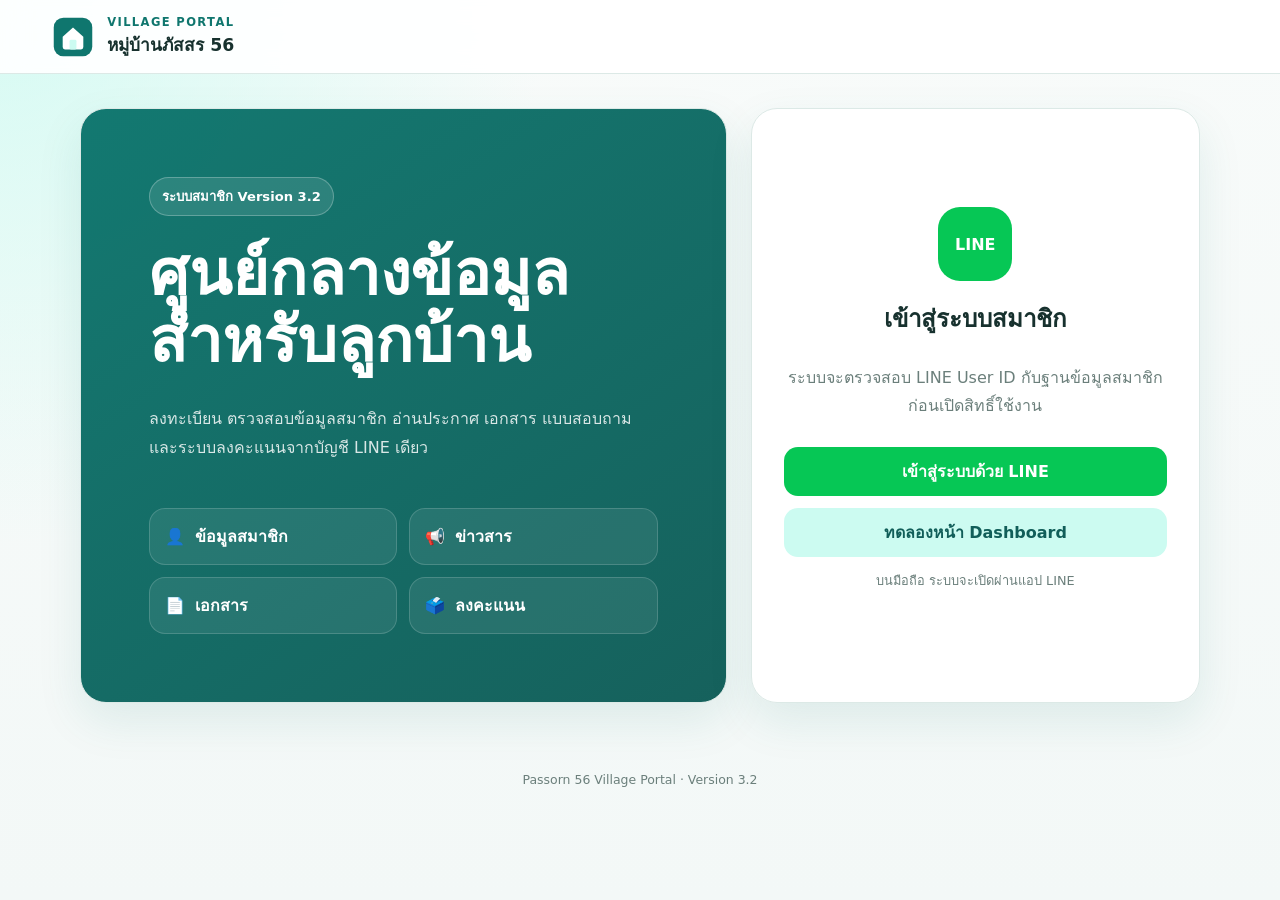
==== commit 8d91586b: "Summary" ====
--- a/index.html
+++ b/index.html
@@ -61,7 +61,16 @@
     }
 
     .brand { display: flex; align-items: center; gap: 12px; }
-    .brand-logo { width: 44px; height: 44px; }
+.brand-logo {
+  width: 44px;
+  height: 44px;
+  flex: 0 0 auto;
+}
+
+.brand-logo-fallback {
+  display: grid;
+  place-items: center;
+}
     .brand h1 { margin: 2px 0 0; font-size: 1.08rem; }
     .eyebrow {
       margin: 0;
@@ -445,7 +454,16 @@
   <div id="app">
     <header class="topbar">
       <div class="brand">
-        <img src="/assets/img/icon.svg" alt="" class="brand-logo">
+       <div class="brand-logo brand-logo-fallback" aria-hidden="true">
+  <svg viewBox="0 0 64 64" width="44" height="44">
+    <rect x="4" y="4" width="56" height="56" rx="14" fill="#0f766e"/>
+    <path
+      d="M17 31.5 32 18l15 13.5v15.2a3.3 3.3 0 0 1-3.3 3.3H20.3a3.3 3.3 0 0 1-3.3-3.3V31.5Z"
+      fill="#ffffff"
+    />
+    <rect x="27" y="36" width="10" height="14" rx="2" fill="#ccfbf1"/>
+  </svg>
+</div>
         <div>
           <p class="eyebrow">VILLAGE PORTAL</p>
           <h1>หมู่บ้านภัสสร 56</h1>
@@ -566,18 +584,20 @@
               <label class="check-row">
                 <input id="pdpaConsent" name="pdpaConsent" type="checkbox">
                 <span>
-                  ข้าพเจ้ายินยอมให้คณะทำงานจัดเก็บและใช้ข้อมูล
-                  เพื่อการบริหารสมาชิก การติดต่อสื่อสาร
-                  การตรวจสอบสิทธิ์ และการดำเนินงานของหมู่บ้าน
-                </span>
+  ข้าพเจ้ายินยอมให้คณะทำงานจัดเก็บ ใช้ และประมวลผลข้อมูลส่วนบุคคลของข้าพเจ้า
+  เพื่อการตรวจสอบสิทธิ์ การลงทะเบียนสมาชิก การบริหารจัดการสมาชิก
+  การติดต่อสื่อสาร การประกาศข่าวสาร การจัดกิจกรรม การลงคะแนนเสียง
+  และการดำเนินงานที่เกี่ยวข้องกับการบริหารหมู่บ้านภัสสร 56
+  ตามนโยบายคุ้มครองข้อมูลส่วนบุคคล (PDPA)
+</span>
               </label>
 
               <label class="check-row">
                 <input id="certification" name="certification" type="checkbox">
-                <span>
-                  ข้าพเจ้ารับรองว่าเป็นเจ้าของบ้าน หรือได้รับมอบหมายจากเจ้าของบ้านเลขที่ดังกล่าว
-                  และข้อมูลที่ให้ไว้เป็นความจริง
-                </span>
+              <span>
+  ข้าพเจ้ารับรองว่าเป็นเจ้าของบ้าน หรือเป็นผู้ได้รับมอบหมายจากเจ้าของบ้านเลขที่ที่ลงทะเบียน
+  และรับรองว่าข้อมูลที่ให้ไว้ถูกต้อง ครบถ้วน และเป็นความจริง
+</span>
               </label>
             </div>
 
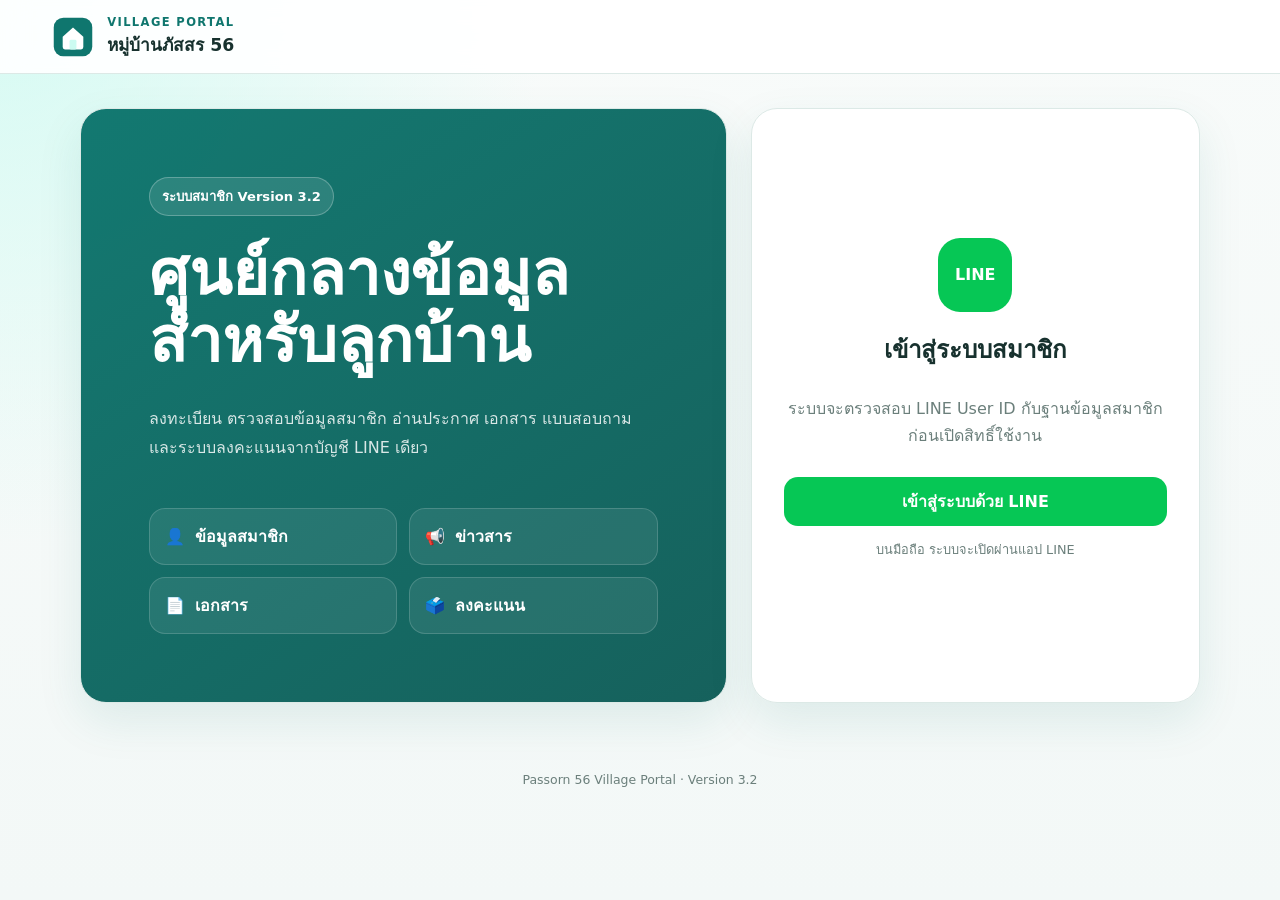
==== commit 88498e6d: "Update index" ====
--- a/index.html
+++ b/index.html
@@ -502,9 +502,9 @@
             เข้าสู่ระบบด้วย LINE
           </button>
 
-          <button id="demoLoginButton" class="button button-secondary" type="button">
+          <!-- <button id="demoLoginButton" class="button button-secondary" type="button">
             ทดลองหน้า Dashboard
-          </button>
+          </button> -->
 
           <p class="small-note">บนมือถือ ระบบจะเปิดผ่านแอป LINE</p>
         </div>
